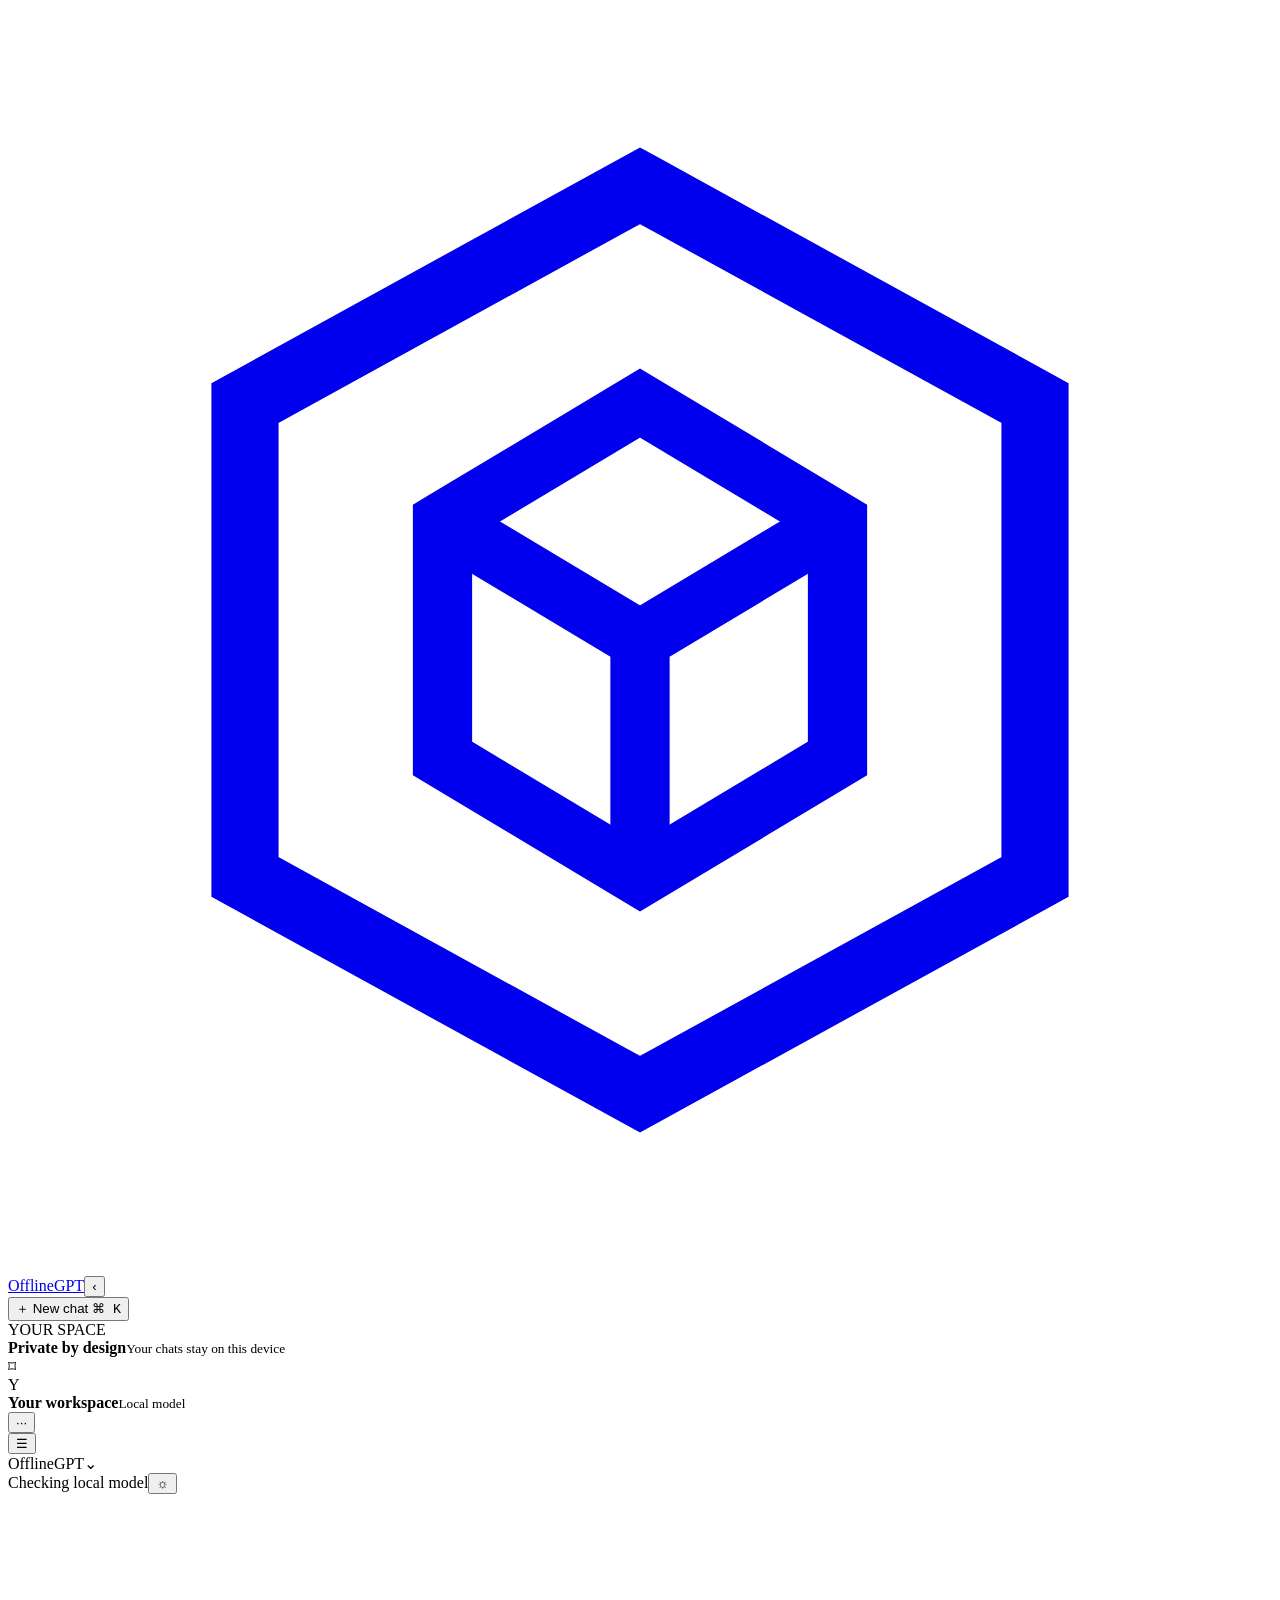
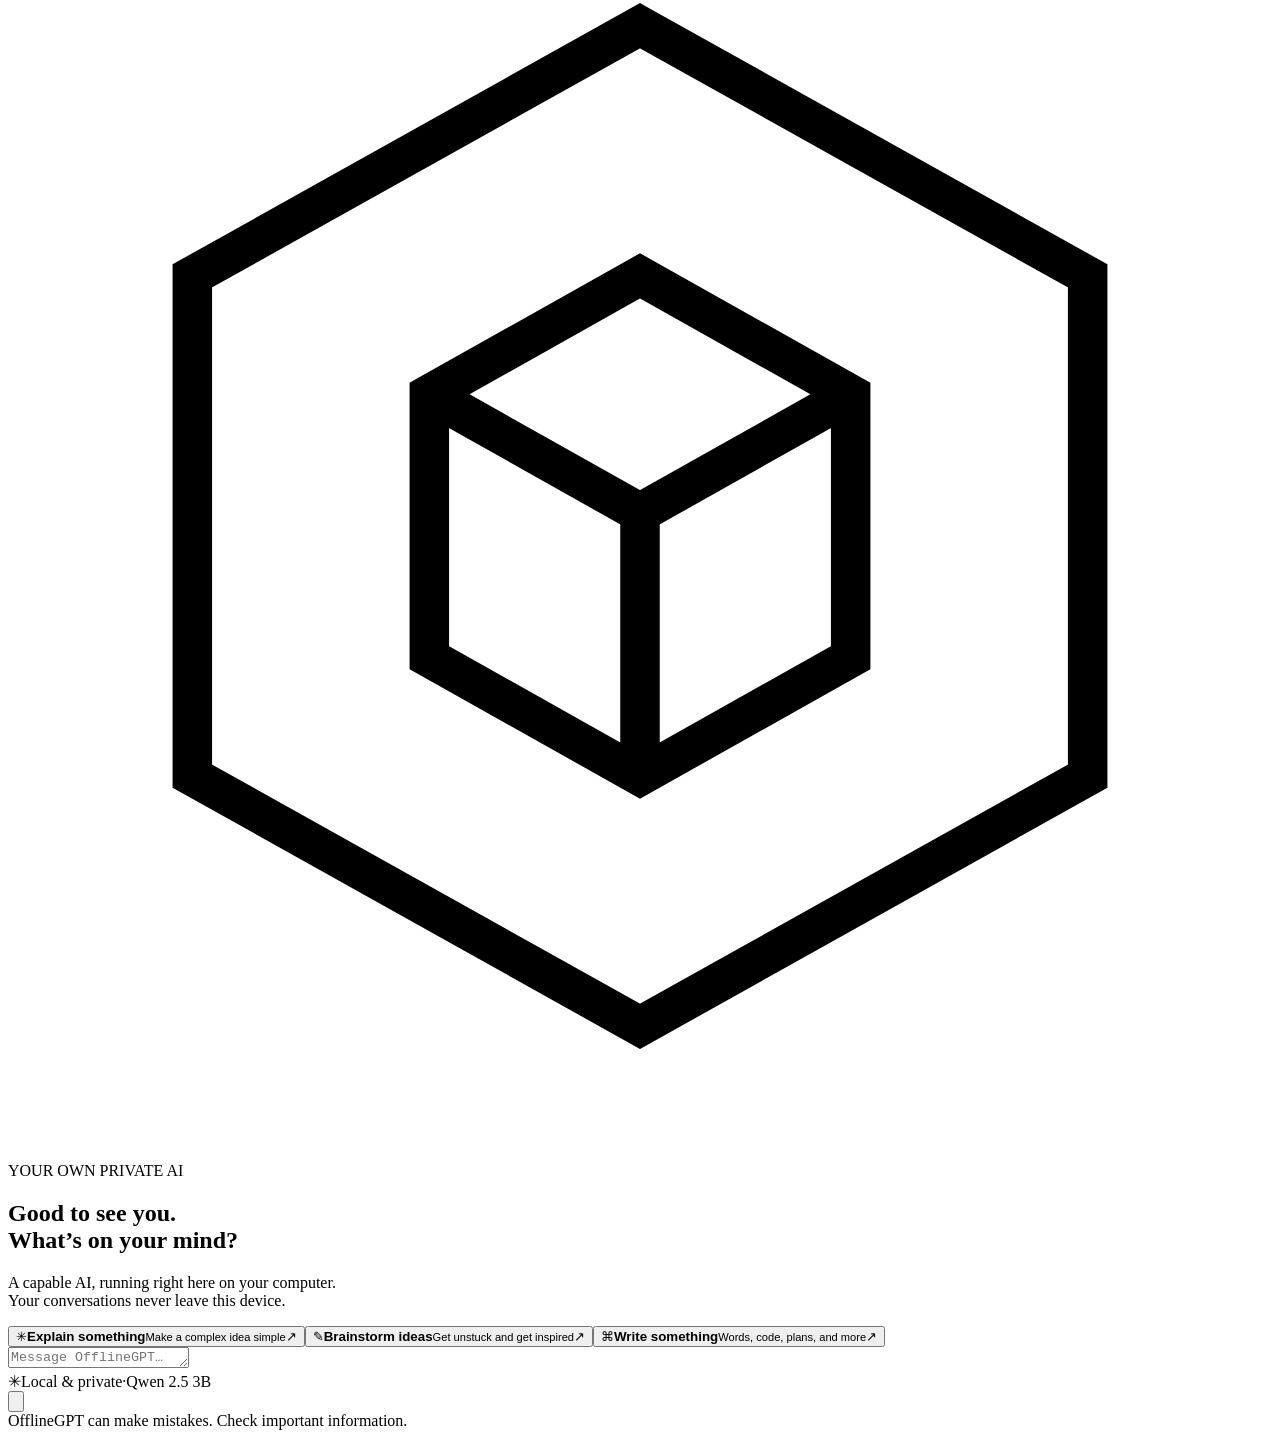
==== static/index.html @ 96670a49 "Add static/index.html" ====
<!doctype html>
<html lang="en"><head><meta charset="utf-8"><meta name="viewport" content="width=device-width,initial-scale=1"><meta name="theme-color" content="#212121"><title>OfflineGPT</title><link rel="preconnect" href="https://fonts.googleapis.com"><link rel="preconnect" href="https://fonts.gstatic.com" crossorigin><link href="https://fonts.googleapis.com/css2?family=DM+Sans:wght@400;500;600;700&family=Manrope:wght@400;500;600;700;800&display=swap" rel="stylesheet"><link rel="stylesheet" href="/style.css"></head>
<body><div class="app-shell"><aside class="sidebar" id="sidebar"><div class="side-top"><a class="brand" href="#"><span class="brand-mark"><svg viewBox="0 0 32 32" fill="none"><path d="M16 4.5 26 10v12L16 27.5 6 22V10L16 4.5Z" stroke="currentColor" stroke-width="1.7"/><path d="m11 13 5-3 5 3v6l-5 3-5-3v-6Z" stroke="currentColor" stroke-width="1.5"/><path d="m11 13 5 3 5-3M16 16v6" stroke="currentColor" stroke-width="1.5"/></svg></span><span>OfflineGPT</span></a><button class="icon-btn collapse" id="closeSidebar">‹</button></div><button class="new-chat" id="newChat"><span class="plus">＋</span> New chat <kbd>⌘ K</kbd></button><div class="side-label">YOUR SPACE</div><nav class="history" id="history"></nav><div class="side-bottom"><div class="local-card"><span class="pulse"></span><div><strong>Private by design</strong><small>Your chats stay on this device</small></div><span class="lock">⌑</span></div><div class="profile"><div class="avatar">Y</div><div class="profile-copy"><strong>Your workspace</strong><small id="modelLabel">Local model</small></div><button class="more">···</button></div></div></aside><main class="main"><header class="topbar"><button class="icon-btn menu" id="openSidebar">☰</button><div class="model-select"><span class="model-dot"></span><span id="topModel">OfflineGPT</span><span class="chevron">⌄</span></div><div class="top-actions"><span class="offline-pill" id="connection"><i></i> Checking local model</span><button class="icon-btn" id="themeToggle" title="Toggle theme">☼</button></div></header><section class="conversation" id="conversation"><div class="welcome" id="welcome"><div class="welcome-orb"><svg viewBox="0 0 48 48" fill="none"><path d="M24 5 41 14.5v19L24 43 7 33.5v-19L24 5Z" stroke="currentColor" stroke-width="1.5"/><path d="m16 19 8-4.5 8 4.5v10l-8 4.5-8-4.5V19Z" stroke="currentColor" stroke-width="1.5"/><path d="m16 19 8 4.5 8-4.5M24 23.5v10" stroke="currentColor" stroke-width="1.5"/></svg></div><div class="eyebrow"><span></span> YOUR OWN PRIVATE AI</div><h1>Good to see you.<br><span>What’s on your mind?</span></h1><p class="welcome-sub">A capable AI, running right here on your computer.<br>Your conversations never leave this device.</p><div class="suggestions"><button class="suggestion" data-prompt="Explain a complex idea in simple terms"><span class="s-icon lilac">✳</span><span><strong>Explain something</strong><small>Make a complex idea simple</small></span><span class="arrow">↗</span></button><button class="suggestion" data-prompt="Help me brainstorm a creative project"><span class="s-icon peach">✎</span><span><strong>Brainstorm ideas</strong><small>Get unstuck and get inspired</small></span><span class="arrow">↗</span></button><button class="suggestion" data-prompt="Write a short, thoughtful story about an unexpected discovery"><span class="s-icon mint">⌘</span><span><strong>Write something</strong><small>Words, code, plans, and more</small></span><span class="arrow">↗</span></button></div></div><div class="messages" id="messages"></div></section><footer class="composer-wrap"><div class="composer"><textarea id="prompt" rows="1" placeholder="Message OfflineGPT…"></textarea><div class="composer-tools"><div class="composer-hint"><span class="spark">✳</span><span>Local &amp; private</span><span class="hint-sep">·</span><span id="composerModel">Qwen 2.5 3B</span></div><button id="send" class="send-btn" aria-label="Send message"><svg viewBox="0 0 24 24" fill="none"><path d="M12 19V5m0 0-6 6m6-6 6 6" stroke="currentColor" stroke-width="2" stroke-linecap="round" stroke-linejoin="round"/></svg></button></div></div><div class="disclaimer">OfflineGPT can make mistakes. Check important information.</div></footer></main></div><script src="/app.js"></script></body></html>
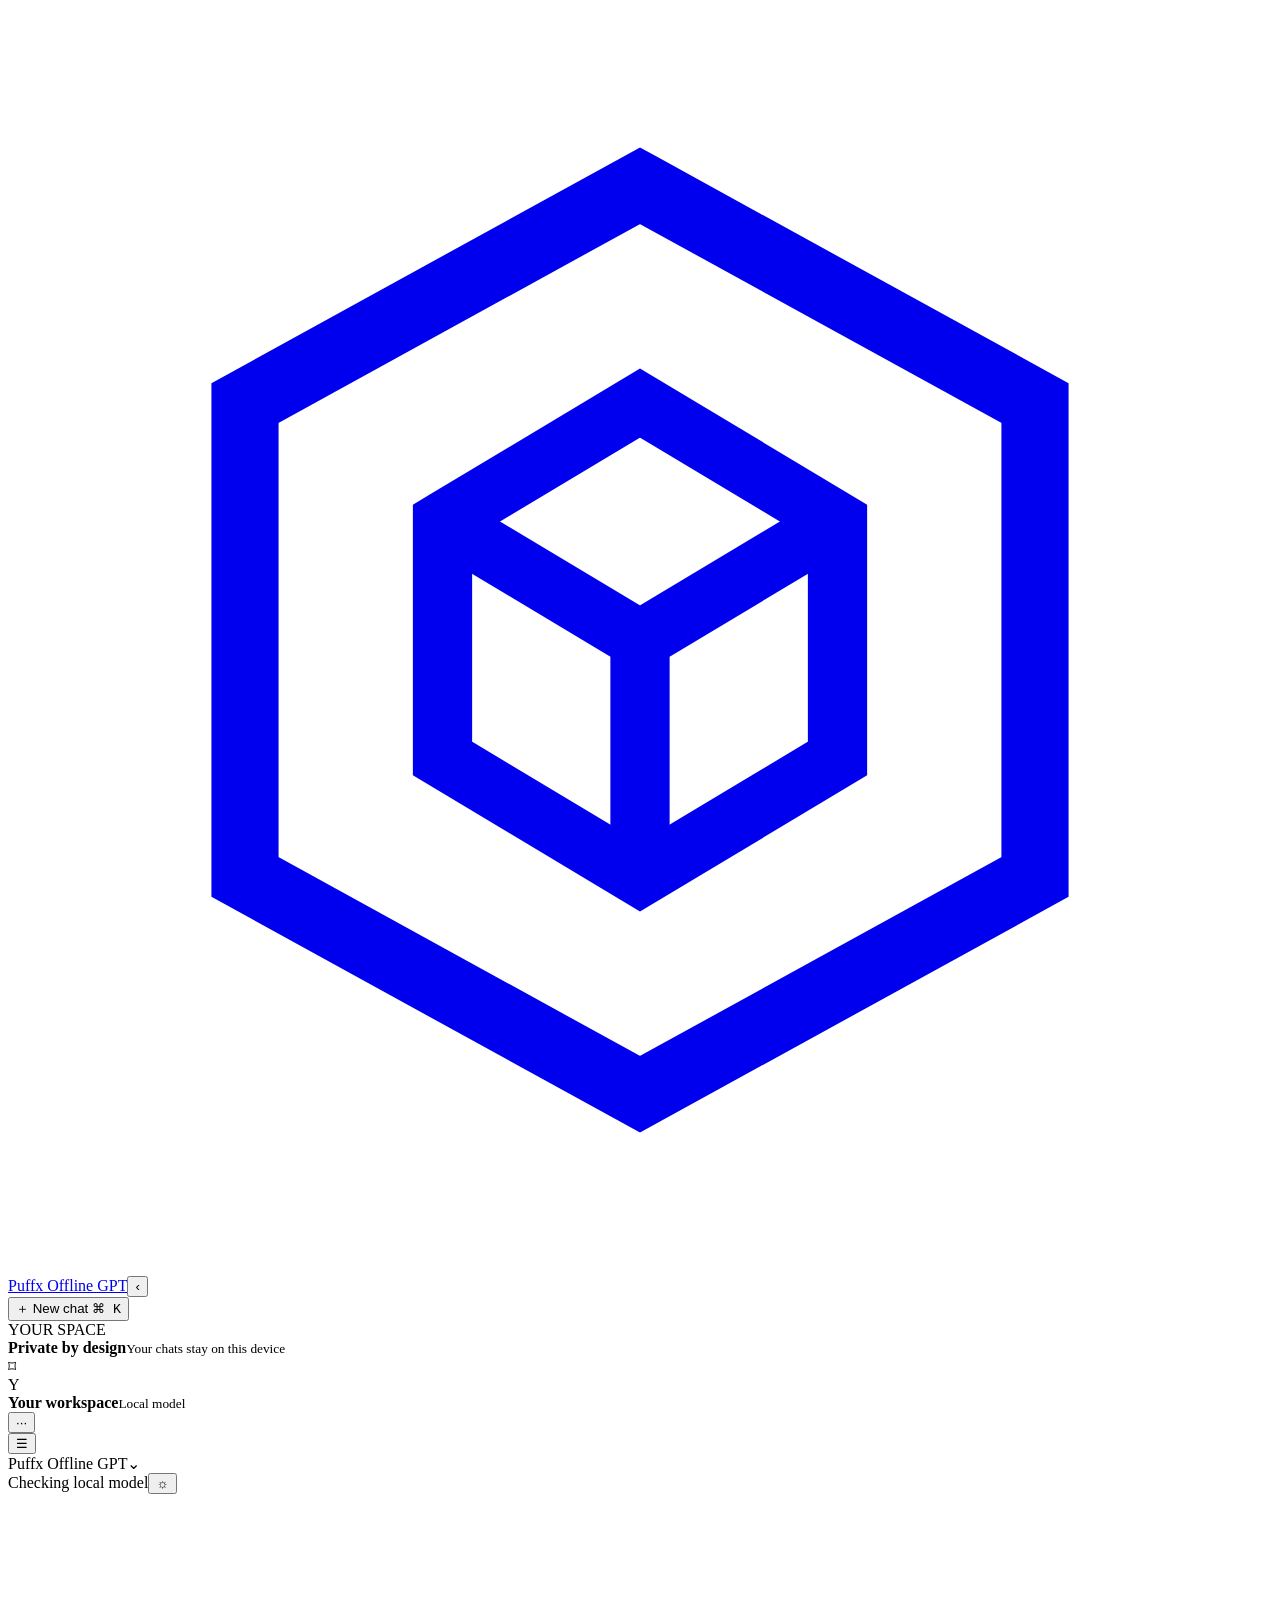
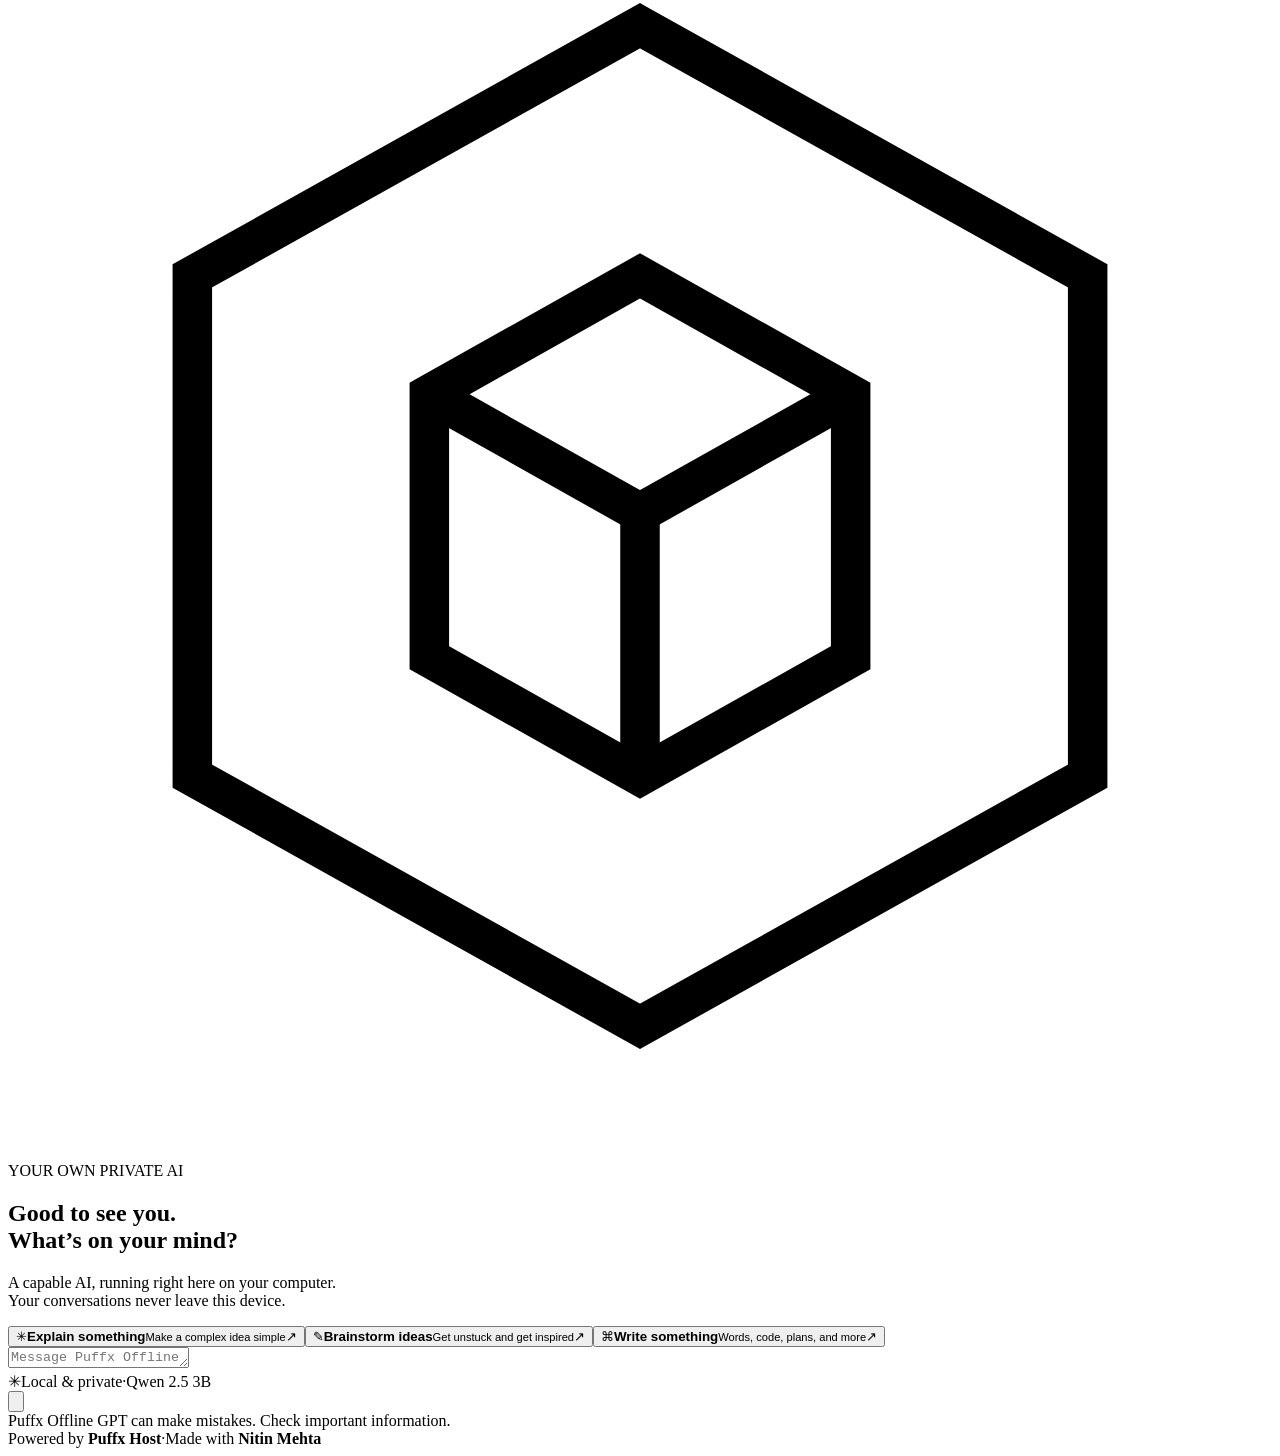
==== commit d230b6fd: "Apply Puffx Offline GPT branding to static/index.html" ====
--- a/static/index.html
+++ b/static/index.html
@@ -1,3 +1,4 @@
 <!doctype html>
-<html lang="en"><head><meta charset="utf-8"><meta name="viewport" content="width=device-width,initial-scale=1"><meta name="theme-color" content="#212121"><title>OfflineGPT</title><link rel="preconnect" href="https://fonts.googleapis.com"><link rel="preconnect" href="https://fonts.gstatic.com" crossorigin><link href="https://fonts.googleapis.com/css2?family=DM+Sans:wght@400;500;600;700&family=Manrope:wght@400;500;600;700;800&display=swap" rel="stylesheet"><link rel="stylesheet" href="/style.css"></head>
-<body><div class="app-shell"><aside class="sidebar" id="sidebar"><div class="side-top"><a class="brand" href="#"><span class="brand-mark"><svg viewBox="0 0 32 32" fill="none"><path d="M16 4.5 26 10v12L16 27.5 6 22V10L16 4.5Z" stroke="currentColor" stroke-width="1.7"/><path d="m11 13 5-3 5 3v6l-5 3-5-3v-6Z" stroke="currentColor" stroke-width="1.5"/><path d="m11 13 5 3 5-3M16 16v6" stroke="currentColor" stroke-width="1.5"/></svg></span><span>OfflineGPT</span></a><button class="icon-btn collapse" id="closeSidebar">‹</button></div><button class="new-chat" id="newChat"><span class="plus">＋</span> New chat <kbd>⌘ K</kbd></button><div class="side-label">YOUR SPACE</div><nav class="history" id="history"></nav><div class="side-bottom"><div class="local-card"><span class="pulse"></span><div><strong>Private by design</strong><small>Your chats stay on this device</small></div><span class="lock">⌑</span></div><div class="profile"><div class="avatar">Y</div><div class="profile-copy"><strong>Your workspace</strong><small id="modelLabel">Local model</small></div><button class="more">···</button></div></div></aside><main class="main"><header class="topbar"><button class="icon-btn menu" id="openSidebar">☰</button><div class="model-select"><span class="model-dot"></span><span id="topModel">OfflineGPT</span><span class="chevron">⌄</span></div><div class="top-actions"><span class="offline-pill" id="connection"><i></i> Checking local model</span><button class="icon-btn" id="themeToggle" title="Toggle theme">☼</button></div></header><section class="conversation" id="conversation"><div class="welcome" id="welcome"><div class="welcome-orb"><svg viewBox="0 0 48 48" fill="none"><path d="M24 5 41 14.5v19L24 43 7 33.5v-19L24 5Z" stroke="currentColor" stroke-width="1.5"/><path d="m16 19 8-4.5 8 4.5v10l-8 4.5-8-4.5V19Z" stroke="currentColor" stroke-width="1.5"/><path d="m16 19 8 4.5 8-4.5M24 23.5v10" stroke="currentColor" stroke-width="1.5"/></svg></div><div class="eyebrow"><span></span> YOUR OWN PRIVATE AI</div><h1>Good to see you.<br><span>What’s on your mind?</span></h1><p class="welcome-sub">A capable AI, running right here on your computer.<br>Your conversations never leave this device.</p><div class="suggestions"><button class="suggestion" data-prompt="Explain a complex idea in simple terms"><span class="s-icon lilac">✳</span><span><strong>Explain something</strong><small>Make a complex idea simple</small></span><span class="arrow">↗</span></button><button class="suggestion" data-prompt="Help me brainstorm a creative project"><span class="s-icon peach">✎</span><span><strong>Brainstorm ideas</strong><small>Get unstuck and get inspired</small></span><span class="arrow">↗</span></button><button class="suggestion" data-prompt="Write a short, thoughtful story about an unexpected discovery"><span class="s-icon mint">⌘</span><span><strong>Write something</strong><small>Words, code, plans, and more</small></span><span class="arrow">↗</span></button></div></div><div class="messages" id="messages"></div></section><footer class="composer-wrap"><div class="composer"><textarea id="prompt" rows="1" placeholder="Message OfflineGPT…"></textarea><div class="composer-tools"><div class="composer-hint"><span class="spark">✳</span><span>Local &amp; private</span><span class="hint-sep">·</span><span id="composerModel">Qwen 2.5 3B</span></div><button id="send" class="send-btn" aria-label="Send message"><svg viewBox="0 0 24 24" fill="none"><path d="M12 19V5m0 0-6 6m6-6 6 6" stroke="currentColor" stroke-width="2" stroke-linecap="round" stroke-linejoin="round"/></svg></button></div></div><div class="disclaimer">OfflineGPT can make mistakes. Check important information.</div></footer></main></div><script src="/app.js"></script></body></html>
+<html lang="en"><head><meta charset="utf-8"><meta name="viewport" content="width=device-width,initial-scale=1"><meta name="theme-color" content="#212121"><title>Puffx Offline GPT</title><link rel="preconnect" href="https://fonts.googleapis.com"><link rel="preconnect" href="https://fonts.gstatic.com" crossorigin><link href="https://fonts.googleapis.com/css2?family=DM+Sans:wght@400;500;600;700&family=Manrope:wght@400;500;600;700;800&display=swap" rel="stylesheet"><link rel="stylesheet" href="/style.css"></head>
+<body><div class="app-shell"><aside class="sidebar" id="sidebar"><div class="side-top"><a class="brand" href="#"><span class="brand-mark"><svg viewBox="0 0 32 32" fill="none"><path d="M16 4.5 26 10v12L16 27.5 6 22V10L16 4.5Z" stroke="currentColor" stroke-width="1.7"/><path d="m11 13 5-3 5 3v6l-5 3-5-3v-6Z" stroke="currentColor" stroke-width="1.5"/><path d="m11 13 5 3 5-3M16 16v6" stroke="currentColor" stroke-width="1.5"/></svg></span><span>Puffx Offline GPT</span></a><button class="icon-btn collapse" id="closeSidebar">‹</button></div><button class="new-chat" id="newChat"><span class="plus">＋</span> New chat <kbd>⌘ K</kbd></button><div class="side-label">YOUR SPACE</div><nav class="history" id="history"></nav><div class="side-bottom"><div class="local-card"><span class="pulse"></span><div><strong>Private by design</strong><small>Your chats stay on this device</small></div><span class="lock">⌑</span></div><div class="profile"><div class="avatar">Y</div><div class="profile-copy"><strong>Your workspace</strong><small id="modelLabel">Local model</small></div><button class="more">···</button></div></div></aside><main class="main"><header class="topbar"><button class="icon-btn menu" id="openSidebar">☰</button><div class="model-select"><span class="model-dot"></span><span id="topModel">Puffx Offline GPT</span><span class="chevron">⌄</span></div><div class="top-actions"><span class="offline-pill" id="connection"><i></i> Checking local model</span><button class="icon-btn" id="themeToggle" title="Toggle theme">☼</button></div></header><section class="conversation" id="conversation"><div class="welcome" id="welcome"><div class="welcome-orb"><svg viewBox="0 0 48 48" fill="none"><path d="M24 5 41 14.5v19L24 43 7 33.5v-19L24 5Z" stroke="currentColor" stroke-width="1.5"/><path d="m16 19 8-4.5 8 4.5v10l-8 4.5-8-4.5V19Z" stroke="currentColor" stroke-width="1.5"/><path d="m16 19 8 4.5 8-4.5M24 23.5v10" stroke="currentColor" stroke-width="1.5"/></svg></div><div class="eyebrow"><span></span> YOUR OWN PRIVATE AI</div><h1>Good to see you.<br><span>What’s on your mind?</span></h1><p class="welcome-sub">A capable AI, running right here on your computer.<br>Your conversations never leave this device.</p><div class="suggestions"><button class="suggestion" data-prompt="Explain a complex idea in simple terms"><span class="s-icon lilac">✳</span><span><strong>Explain something</strong><small>Make a complex idea simple</small></span><span class="arrow">↗</span></button><button class="suggestion" data-prompt="Help me brainstorm a creative project"><span class="s-icon peach">✎</span><span><strong>Brainstorm ideas</strong><small>Get unstuck and get inspired</small></span><span class="arrow">↗</span></button><button class="suggestion" data-prompt="Write a short, thoughtful story about an unexpected discovery"><span class="s-icon mint">⌘</span><span><strong>Write something</strong><small>Words, code, plans, and more</small></span><span class="arrow">↗</span></button></div></div><div class="messages" id="messages"></div></section><footer class="composer-wrap"><div class="composer"><textarea id="prompt" rows="1" placeholder="Message Puffx Offline GPT…"></textarea><div class="composer-tools"><div class="composer-hint"><span class="spark">✳</span><span>Local &amp; private</span><span class="hint-sep">·</span><span id="composerModel">Qwen 2.5 3B</span></div><button id="send" class="send-btn" aria-label="Send message"><svg viewBox="0 0 24 24" fill="none"><path d="M12 19V5m0 0-6 6m6-6 6 6" stroke="currentColor" stroke-width="2" stroke-linecap="round" stroke-linejoin="round"/></svg></button></div></div><div class="disclaimer">Puffx Offline GPT can make mistakes. Check important information.</div><div class="credits">Powered by <strong>Puffx Host</strong><span>·</span>Made with <strong>Nitin Mehta</strong></div></footer></main></div><script src="/app.js"></script></body></html>
+
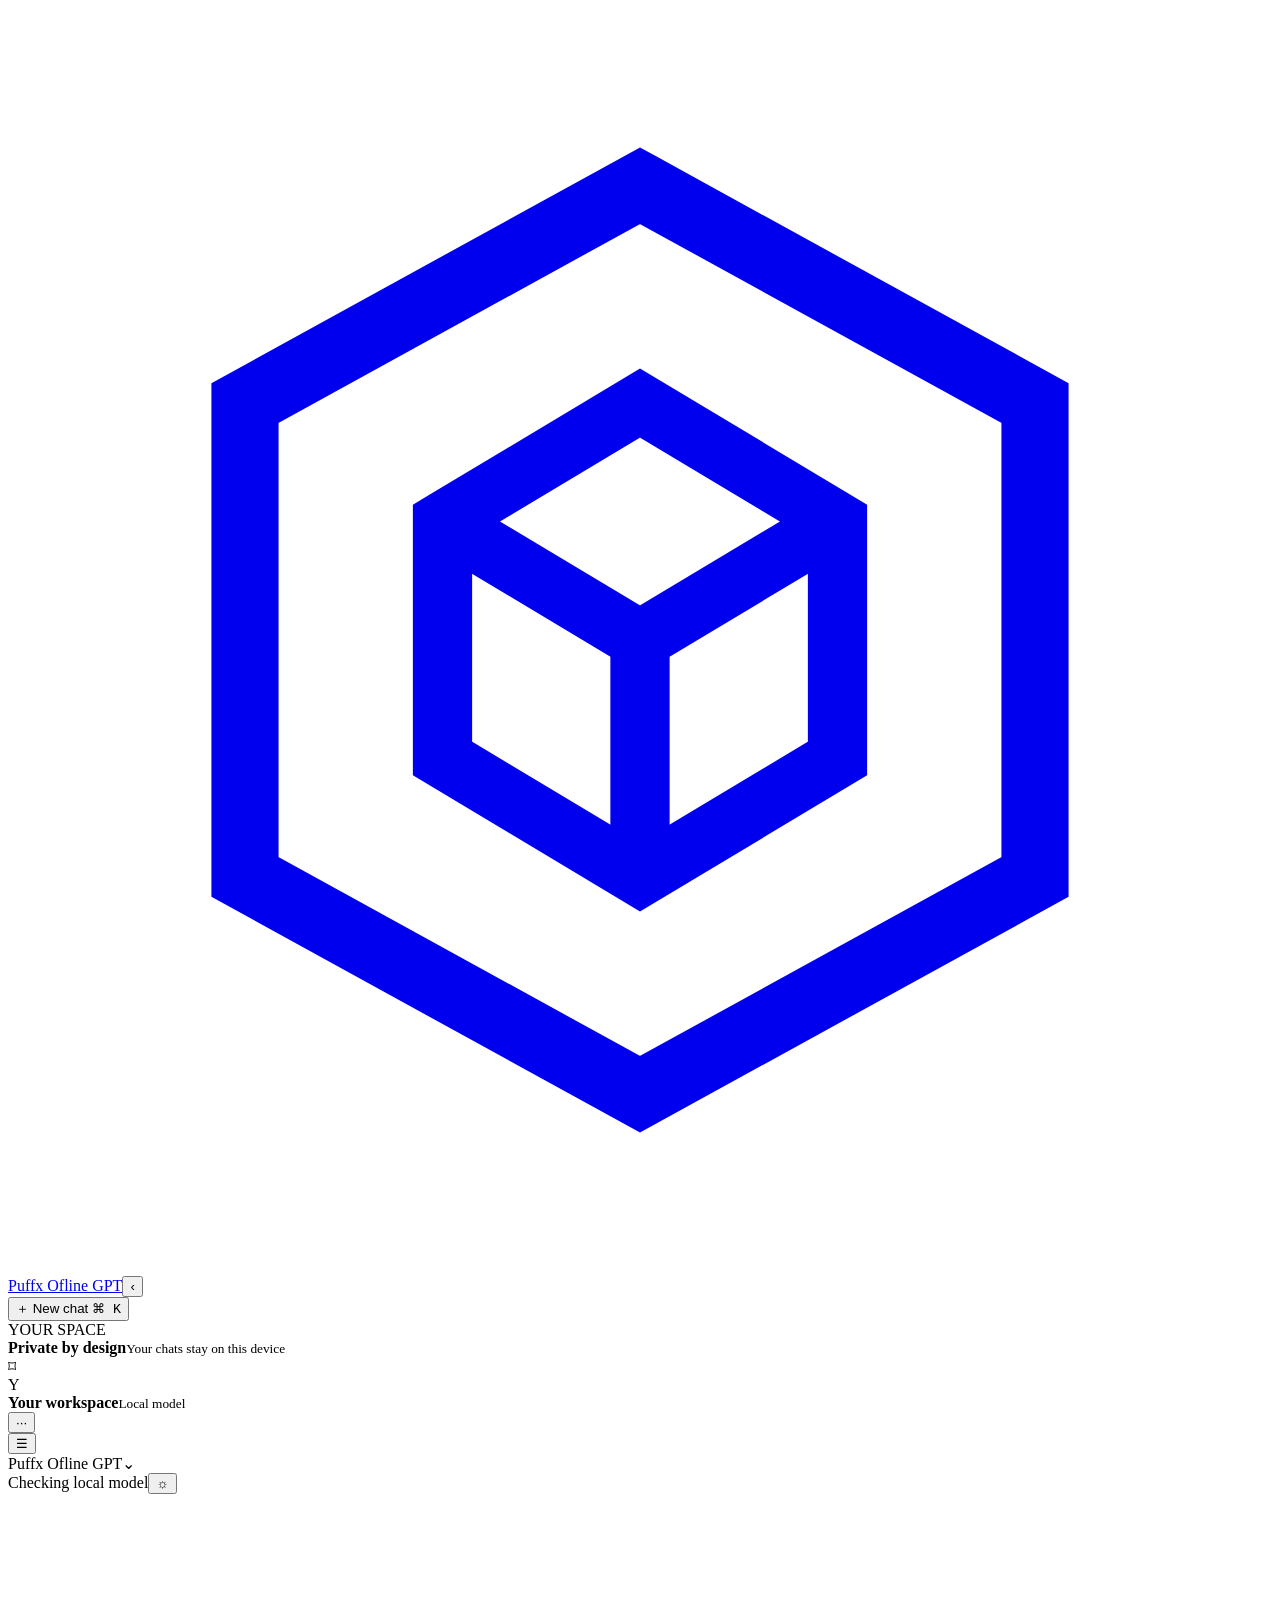
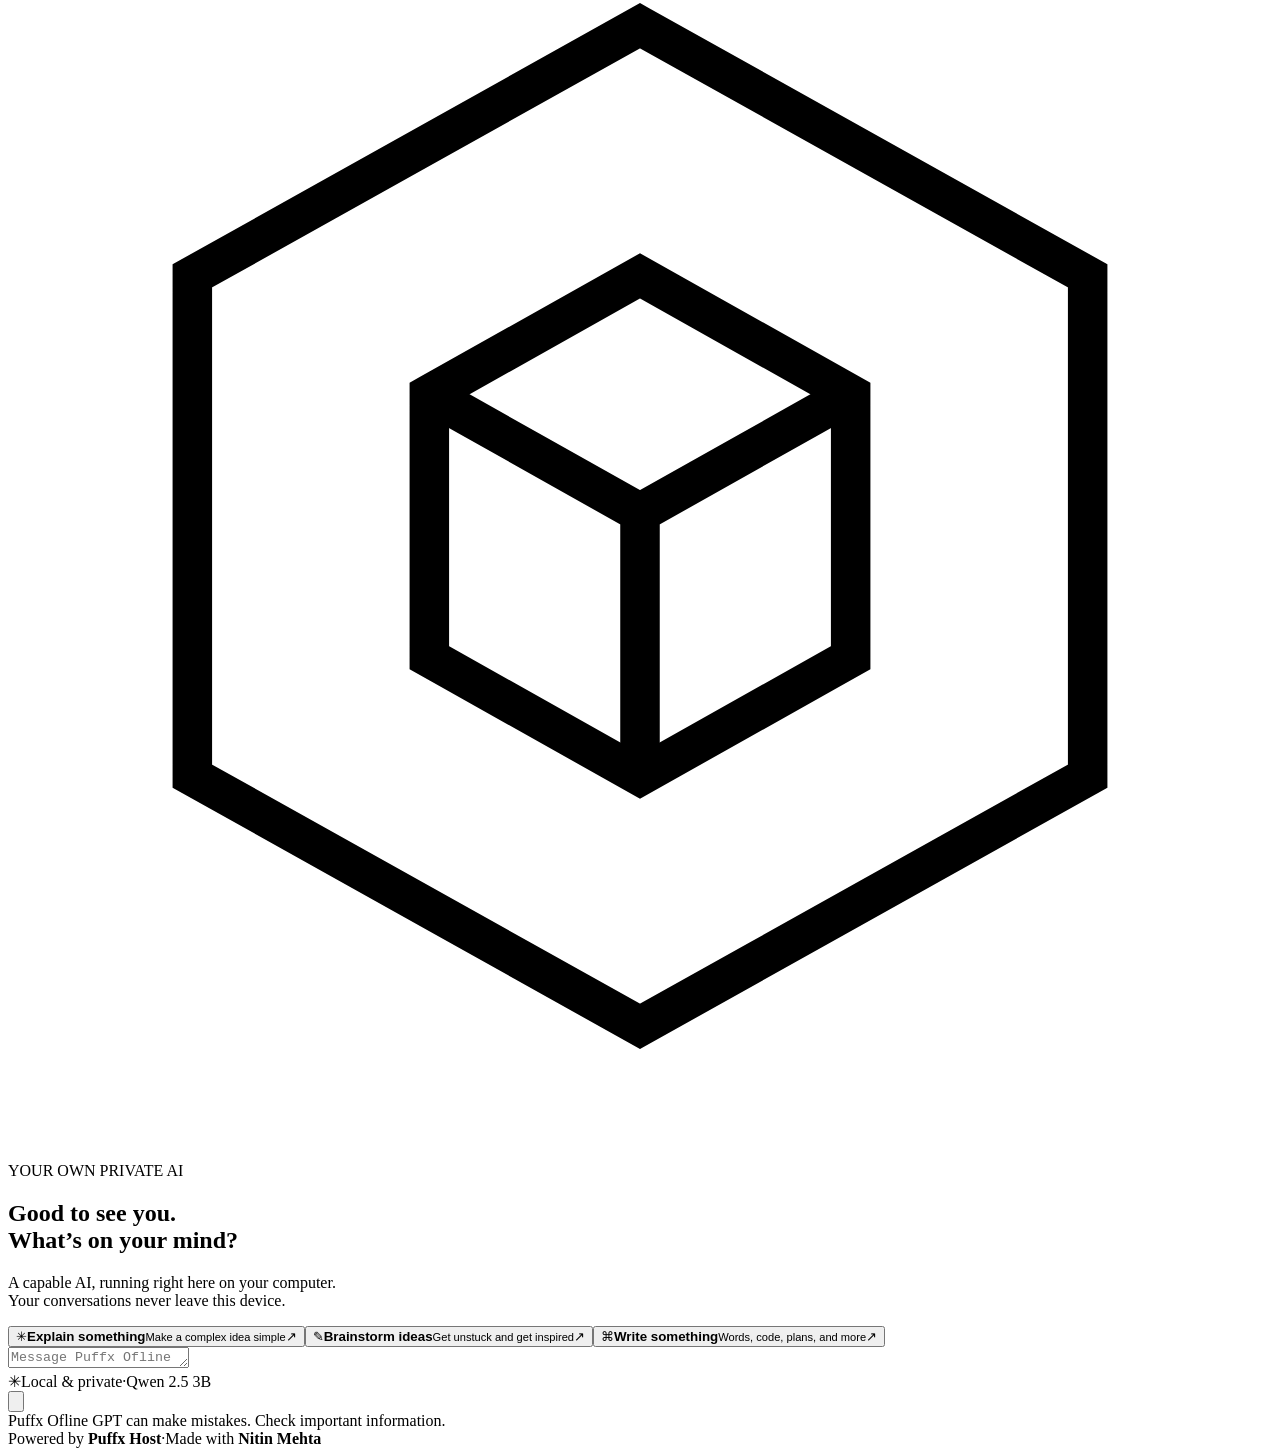
==== commit 85a561fd: "Update static/index.html" ====
--- a/static/index.html
+++ b/static/index.html
@@ -1,4 +1,6 @@
 <!doctype html>
-<html lang="en"><head><meta charset="utf-8"><meta name="viewport" content="width=device-width,initial-scale=1"><meta name="theme-color" content="#212121"><title>Puffx Offline GPT</title><link rel="preconnect" href="https://fonts.googleapis.com"><link rel="preconnect" href="https://fonts.gstatic.com" crossorigin><link href="https://fonts.googleapis.com/css2?family=DM+Sans:wght@400;500;600;700&family=Manrope:wght@400;500;600;700;800&display=swap" rel="stylesheet"><link rel="stylesheet" href="/style.css"></head>
-<body><div class="app-shell"><aside class="sidebar" id="sidebar"><div class="side-top"><a class="brand" href="#"><span class="brand-mark"><svg viewBox="0 0 32 32" fill="none"><path d="M16 4.5 26 10v12L16 27.5 6 22V10L16 4.5Z" stroke="currentColor" stroke-width="1.7"/><path d="m11 13 5-3 5 3v6l-5 3-5-3v-6Z" stroke="currentColor" stroke-width="1.5"/><path d="m11 13 5 3 5-3M16 16v6" stroke="currentColor" stroke-width="1.5"/></svg></span><span>Puffx Offline GPT</span></a><button class="icon-btn collapse" id="closeSidebar">‹</button></div><button class="new-chat" id="newChat"><span class="plus">＋</span> New chat <kbd>⌘ K</kbd></button><div class="side-label">YOUR SPACE</div><nav class="history" id="history"></nav><div class="side-bottom"><div class="local-card"><span class="pulse"></span><div><strong>Private by design</strong><small>Your chats stay on this device</small></div><span class="lock">⌑</span></div><div class="profile"><div class="avatar">Y</div><div class="profile-copy"><strong>Your workspace</strong><small id="modelLabel">Local model</small></div><button class="more">···</button></div></div></aside><main class="main"><header class="topbar"><button class="icon-btn menu" id="openSidebar">☰</button><div class="model-select"><span class="model-dot"></span><span id="topModel">Puffx Offline GPT</span><span class="chevron">⌄</span></div><div class="top-actions"><span class="offline-pill" id="connection"><i></i> Checking local model</span><button class="icon-btn" id="themeToggle" title="Toggle theme">☼</button></div></header><section class="conversation" id="conversation"><div class="welcome" id="welcome"><div class="welcome-orb"><svg viewBox="0 0 48 48" fill="none"><path d="M24 5 41 14.5v19L24 43 7 33.5v-19L24 5Z" stroke="currentColor" stroke-width="1.5"/><path d="m16 19 8-4.5 8 4.5v10l-8 4.5-8-4.5V19Z" stroke="currentColor" stroke-width="1.5"/><path d="m16 19 8 4.5 8-4.5M24 23.5v10" stroke="currentColor" stroke-width="1.5"/></svg></div><div class="eyebrow"><span></span> YOUR OWN PRIVATE AI</div><h1>Good to see you.<br><span>What’s on your mind?</span></h1><p class="welcome-sub">A capable AI, running right here on your computer.<br>Your conversations never leave this device.</p><div class="suggestions"><button class="suggestion" data-prompt="Explain a complex idea in simple terms"><span class="s-icon lilac">✳</span><span><strong>Explain something</strong><small>Make a complex idea simple</small></span><span class="arrow">↗</span></button><button class="suggestion" data-prompt="Help me brainstorm a creative project"><span class="s-icon peach">✎</span><span><strong>Brainstorm ideas</strong><small>Get unstuck and get inspired</small></span><span class="arrow">↗</span></button><button class="suggestion" data-prompt="Write a short, thoughtful story about an unexpected discovery"><span class="s-icon mint">⌘</span><span><strong>Write something</strong><small>Words, code, plans, and more</small></span><span class="arrow">↗</span></button></div></div><div class="messages" id="messages"></div></section><footer class="composer-wrap"><div class="composer"><textarea id="prompt" rows="1" placeholder="Message Puffx Offline GPT…"></textarea><div class="composer-tools"><div class="composer-hint"><span class="spark">✳</span><span>Local &amp; private</span><span class="hint-sep">·</span><span id="composerModel">Qwen 2.5 3B</span></div><button id="send" class="send-btn" aria-label="Send message"><svg viewBox="0 0 24 24" fill="none"><path d="M12 19V5m0 0-6 6m6-6 6 6" stroke="currentColor" stroke-width="2" stroke-linecap="round" stroke-linejoin="round"/></svg></button></div></div><div class="disclaimer">Puffx Offline GPT can make mistakes. Check important information.</div><div class="credits">Powered by <strong>Puffx Host</strong><span>·</span>Made with <strong>Nitin Mehta</strong></div></footer></main></div><script src="/app.js"></script></body></html>
+<html lang="en"><head><meta charset="utf-8"><meta name="viewport" content="width=device-width,initial-scale=1"><meta name="theme-color" content="#212121"><title>Puffx Ofline GPT</title><link rel="preconnect" href="https://fonts.googleapis.com"><link rel="preconnect" href="https://fonts.gstatic.com" crossorigin><link href="https://fonts.googleapis.com/css2?family=DM+Sans:wght@400;500;600;700&family=Manrope:wght@400;500;600;700;800&display=swap" rel="stylesheet"><link rel="stylesheet" href="/style.css"></head>
+<body><div class="app-shell"><aside class="sidebar" id="sidebar"><div class="side-top"><a class="brand" href="#"><span class="brand-mark"><svg viewBox="0 0 32 32" fill="none"><path d="M16 4.5 26 10v12L16 27.5 6 22V10L16 4.5Z" stroke="currentColor" stroke-width="1.7"/><path d="m11 13 5-3 5 3v6l-5 3-5-3v-6Z" stroke="currentColor" stroke-width="1.5"/><path d="m11 13 5 3 5-3M16 16v6" stroke="currentColor" stroke-width="1.5"/></svg></span><span>Puffx Ofline GPT</span></a><button class="icon-btn collapse" id="closeSidebar">‹</button></div><button class="new-chat" id="newChat"><span class="plus">＋</span> New chat <kbd>⌘ K</kbd></button><div class="side-label">YOUR SPACE</div><nav class="history" id="history"></nav><div class="side-bottom"><div class="local-card"><span class="pulse"></span><div><strong>Private by design</strong><small>Your chats stay on this device</small></div><span class="lock">⌑</span></div><div class="profile"><div class="avatar">Y</div><div class="profile-copy"><strong>Your workspace</strong><small id="modelLabel">Local model</small></div><button class="more">···</button></div></div></aside><main class="main"><header class="topbar"><button class="icon-btn menu" id="openSidebar">☰</button><div class="model-select"><span class="model-dot"></span><span id="topModel">Puffx Ofline GPT</span><span class="chevron">⌄</span></div><div class="top-actions"><span class="offline-pill" id="connection"><i></i> Checking local model</span><button class="icon-btn" id="themeToggle" title="Toggle theme">☼</button></div></header><section class="conversation" id="conversation"><div class="welcome" id="welcome"><div class="welcome-orb"><svg viewBox="0 0 48 48" fill="none"><path d="M24 5 41 14.5v19L24 43 7 33.5v-19L24 5Z" stroke="currentColor" stroke-width="1.5"/><path d="m16 19 8-4.5 8 4.5v10l-8 4.5-8-4.5V19Z" stroke="currentColor" stroke-width="1.5"/><path d="m16 19 8 4.5 8-4.5M24 23.5v10" stroke="currentColor" stroke-width="1.5"/></svg></div><div class="eyebrow"><span></span> YOUR OWN PRIVATE AI</div><h1>Good to see you.<br><span>What’s on your mind?</span></h1><p class="welcome-sub">A capable AI, running right here on your computer.<br>Your conversations never leave this device.</p><div class="suggestions"><button class="suggestion" data-prompt="Explain a complex idea in simple terms"><span class="s-icon lilac">✳</span><span><strong>Explain something</strong><small>Make a complex idea simple</small></span><span class="arrow">↗</span></button><button class="suggestion" data-prompt="Help me brainstorm a creative project"><span class="s-icon peach">✎</span><span><strong>Brainstorm ideas</strong><small>Get unstuck and get inspired</small></span><span class="arrow">↗</span></button><button class="suggestion" data-prompt="Write a short, thoughtful story about an unexpected discovery"><span class="s-icon mint">⌘</span><span><strong>Write something</strong><small>Words, code, plans, and more</small></span><span class="arrow">↗</span></button></div></div><div class="messages" id="messages"></div></section><footer class="composer-wrap"><div class="composer"><textarea id="prompt" rows="1" placeholder="Message Puffx Ofline GPT…"></textarea><div class="composer-tools"><div class="composer-hint"><span class="spark">✳</span><span>Local &amp; private</span><span class="hint-sep">·</span><span id="composerModel">Qwen 2.5 3B</span></div><button id="send" class="send-btn" aria-label="Send message"><svg viewBox="0 0 24 24" fill="none"><path d="M12 19V5m0 0-6 6m6-6 6 6" stroke="currentColor" stroke-width="2" stroke-linecap="round" stroke-linejoin="round"/></svg></button></div></div><div class="disclaimer">Puffx Ofline GPT can make mistakes. Check important information.</div><div class="credits">Powered by <strong>Puffx Host</strong><span>·</span>Made with <strong>Nitin Mehta</strong></div></footer></main></div><script src="/app.js"></script></body></html>
 
+
+
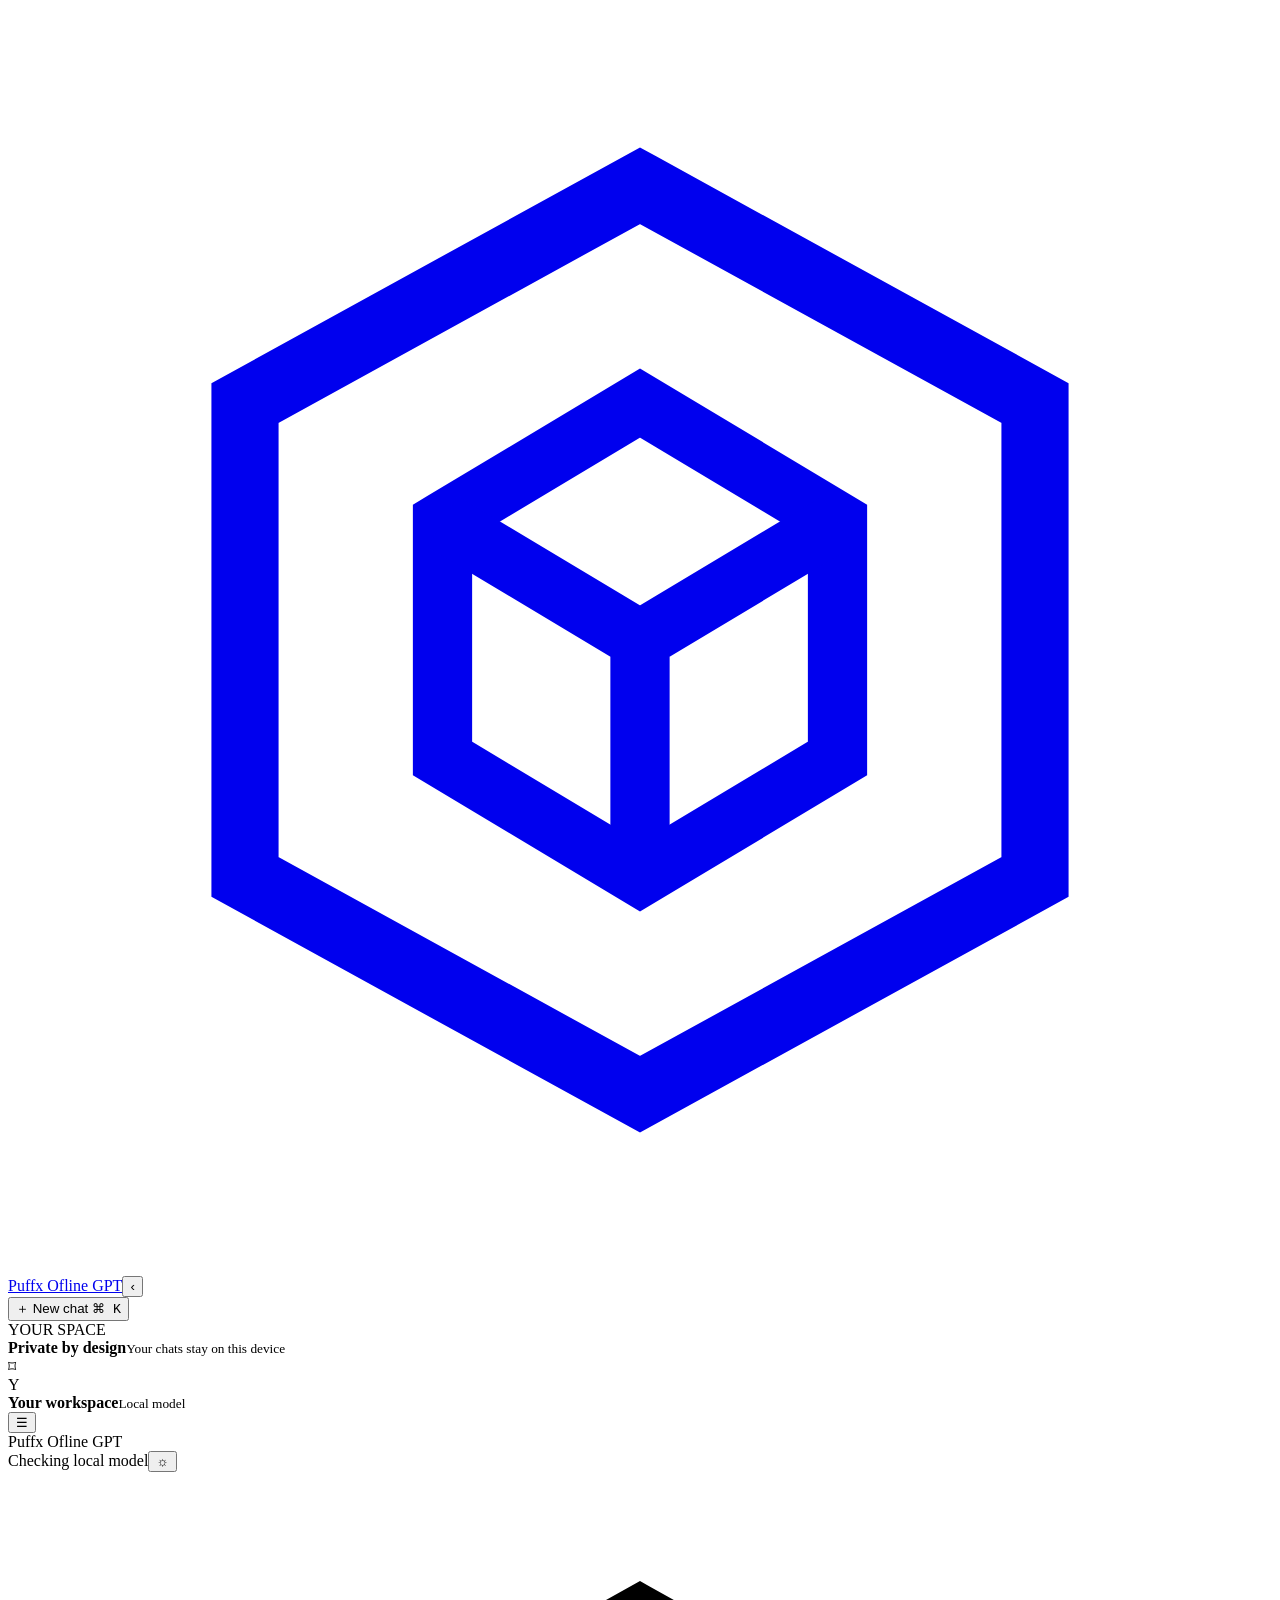
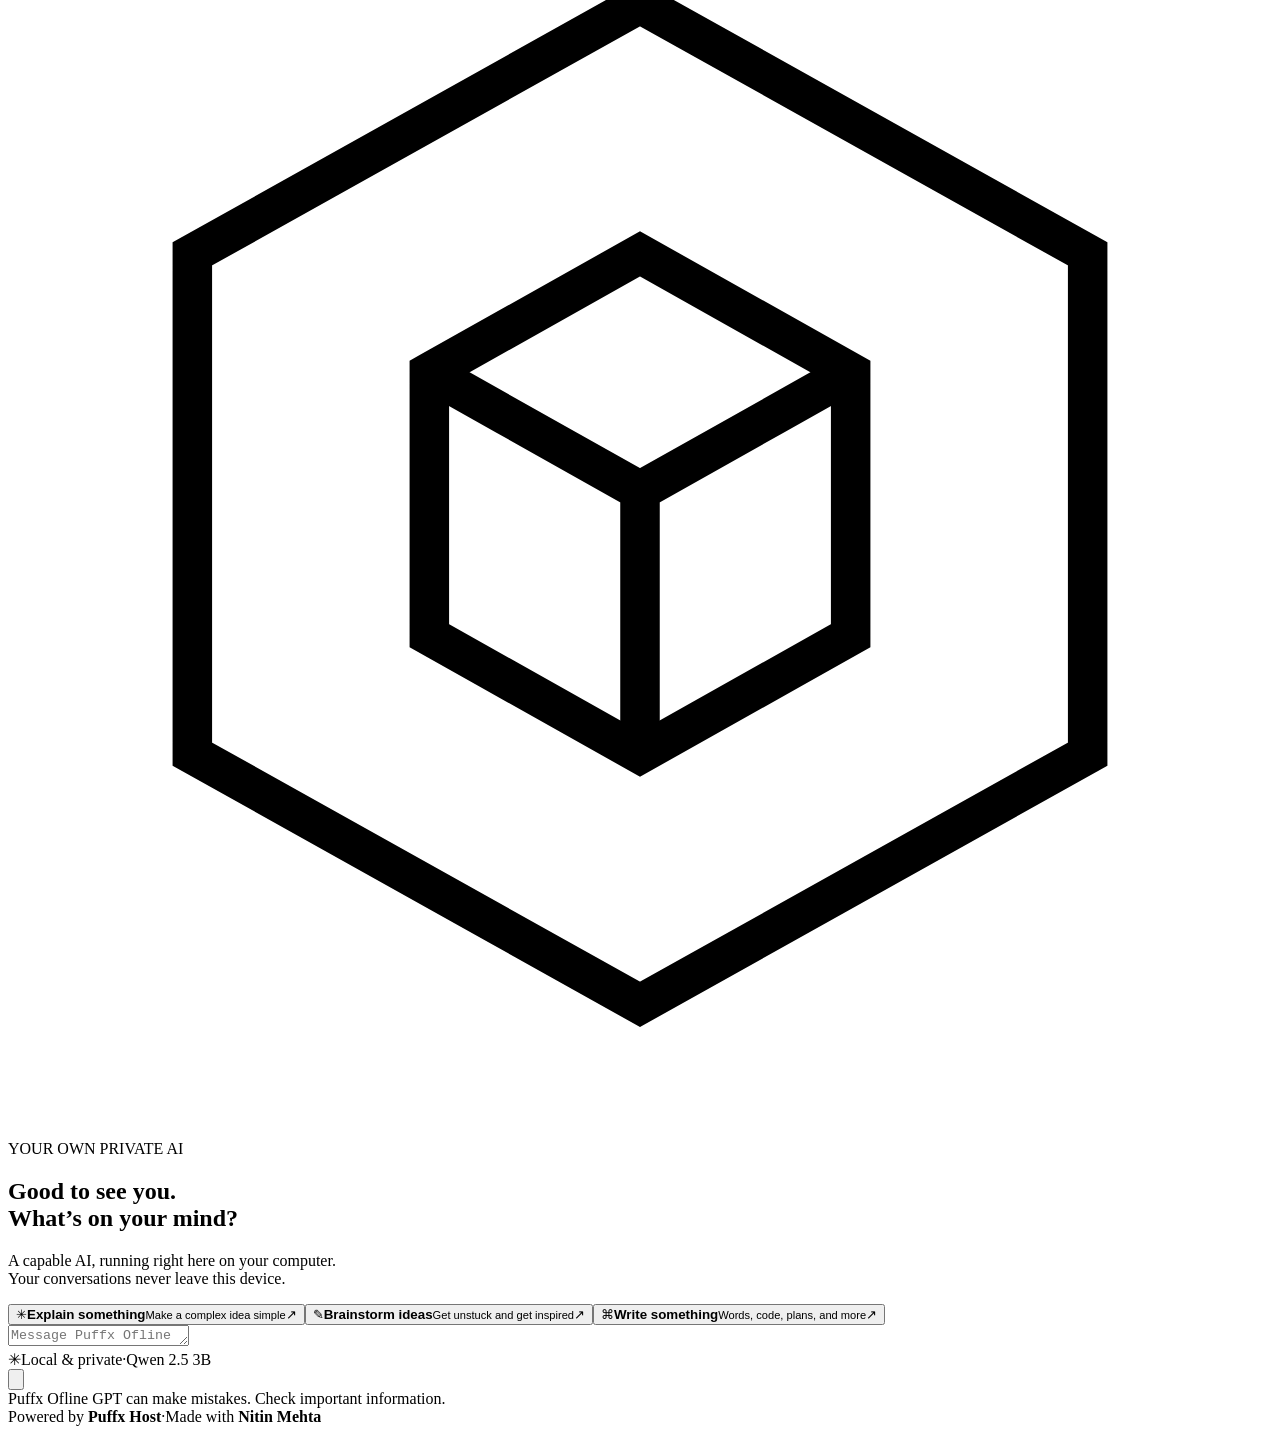
==== commit 9da91ffe: "Fix bugs in static/index.html" ====
--- a/static/index.html
+++ b/static/index.html
@@ -1,6 +1,7 @@
 <!doctype html>
 <html lang="en"><head><meta charset="utf-8"><meta name="viewport" content="width=device-width,initial-scale=1"><meta name="theme-color" content="#212121"><title>Puffx Ofline GPT</title><link rel="preconnect" href="https://fonts.googleapis.com"><link rel="preconnect" href="https://fonts.gstatic.com" crossorigin><link href="https://fonts.googleapis.com/css2?family=DM+Sans:wght@400;500;600;700&family=Manrope:wght@400;500;600;700;800&display=swap" rel="stylesheet"><link rel="stylesheet" href="/style.css"></head>
-<body><div class="app-shell"><aside class="sidebar" id="sidebar"><div class="side-top"><a class="brand" href="#"><span class="brand-mark"><svg viewBox="0 0 32 32" fill="none"><path d="M16 4.5 26 10v12L16 27.5 6 22V10L16 4.5Z" stroke="currentColor" stroke-width="1.7"/><path d="m11 13 5-3 5 3v6l-5 3-5-3v-6Z" stroke="currentColor" stroke-width="1.5"/><path d="m11 13 5 3 5-3M16 16v6" stroke="currentColor" stroke-width="1.5"/></svg></span><span>Puffx Ofline GPT</span></a><button class="icon-btn collapse" id="closeSidebar">‹</button></div><button class="new-chat" id="newChat"><span class="plus">＋</span> New chat <kbd>⌘ K</kbd></button><div class="side-label">YOUR SPACE</div><nav class="history" id="history"></nav><div class="side-bottom"><div class="local-card"><span class="pulse"></span><div><strong>Private by design</strong><small>Your chats stay on this device</small></div><span class="lock">⌑</span></div><div class="profile"><div class="avatar">Y</div><div class="profile-copy"><strong>Your workspace</strong><small id="modelLabel">Local model</small></div><button class="more">···</button></div></div></aside><main class="main"><header class="topbar"><button class="icon-btn menu" id="openSidebar">☰</button><div class="model-select"><span class="model-dot"></span><span id="topModel">Puffx Ofline GPT</span><span class="chevron">⌄</span></div><div class="top-actions"><span class="offline-pill" id="connection"><i></i> Checking local model</span><button class="icon-btn" id="themeToggle" title="Toggle theme">☼</button></div></header><section class="conversation" id="conversation"><div class="welcome" id="welcome"><div class="welcome-orb"><svg viewBox="0 0 48 48" fill="none"><path d="M24 5 41 14.5v19L24 43 7 33.5v-19L24 5Z" stroke="currentColor" stroke-width="1.5"/><path d="m16 19 8-4.5 8 4.5v10l-8 4.5-8-4.5V19Z" stroke="currentColor" stroke-width="1.5"/><path d="m16 19 8 4.5 8-4.5M24 23.5v10" stroke="currentColor" stroke-width="1.5"/></svg></div><div class="eyebrow"><span></span> YOUR OWN PRIVATE AI</div><h1>Good to see you.<br><span>What’s on your mind?</span></h1><p class="welcome-sub">A capable AI, running right here on your computer.<br>Your conversations never leave this device.</p><div class="suggestions"><button class="suggestion" data-prompt="Explain a complex idea in simple terms"><span class="s-icon lilac">✳</span><span><strong>Explain something</strong><small>Make a complex idea simple</small></span><span class="arrow">↗</span></button><button class="suggestion" data-prompt="Help me brainstorm a creative project"><span class="s-icon peach">✎</span><span><strong>Brainstorm ideas</strong><small>Get unstuck and get inspired</small></span><span class="arrow">↗</span></button><button class="suggestion" data-prompt="Write a short, thoughtful story about an unexpected discovery"><span class="s-icon mint">⌘</span><span><strong>Write something</strong><small>Words, code, plans, and more</small></span><span class="arrow">↗</span></button></div></div><div class="messages" id="messages"></div></section><footer class="composer-wrap"><div class="composer"><textarea id="prompt" rows="1" placeholder="Message Puffx Ofline GPT…"></textarea><div class="composer-tools"><div class="composer-hint"><span class="spark">✳</span><span>Local &amp; private</span><span class="hint-sep">·</span><span id="composerModel">Qwen 2.5 3B</span></div><button id="send" class="send-btn" aria-label="Send message"><svg viewBox="0 0 24 24" fill="none"><path d="M12 19V5m0 0-6 6m6-6 6 6" stroke="currentColor" stroke-width="2" stroke-linecap="round" stroke-linejoin="round"/></svg></button></div></div><div class="disclaimer">Puffx Ofline GPT can make mistakes. Check important information.</div><div class="credits">Powered by <strong>Puffx Host</strong><span>·</span>Made with <strong>Nitin Mehta</strong></div></footer></main></div><script src="/app.js"></script></body></html>
+<body><div class="app-shell"><aside class="sidebar" id="sidebar"><div class="side-top"><a class="brand" href="#"><span class="brand-mark"><svg viewBox="0 0 32 32" fill="none"><path d="M16 4.5 26 10v12L16 27.5 6 22V10L16 4.5Z" stroke="currentColor" stroke-width="1.7"/><path d="m11 13 5-3 5 3v6l-5 3-5-3v-6Z" stroke="currentColor" stroke-width="1.5"/><path d="m11 13 5 3 5-3M16 16v6" stroke="currentColor" stroke-width="1.5"/></svg></span><span>Puffx Ofline GPT</span></a><button class="icon-btn collapse" id="closeSidebar" aria-label="Close sidebar">‹</button></div><button class="new-chat" id="newChat"><span class="plus">＋</span> New chat <kbd>⌘ K</kbd></button><div class="side-label">YOUR SPACE</div><nav class="history" id="history"></nav><div class="side-bottom"><div class="local-card"><span class="pulse"></span><div><strong>Private by design</strong><small>Your chats stay on this device</small></div><span class="lock">⌑</span></div><div class="profile"><div class="avatar">Y</div><div class="profile-copy"><strong>Your workspace</strong><small id="modelLabel">Local model</small></div></div></div></aside><main class="main"><header class="topbar"><button class="icon-btn menu" id="openSidebar" aria-label="Open sidebar">☰</button><div class="model-select"><span class="model-dot"></span><span id="topModel">Puffx Ofline GPT</span></div><div class="top-actions"><span class="offline-pill" id="connection"><i></i> Checking local model</span><button class="icon-btn" id="themeToggle" title="Toggle theme" aria-label="Toggle light and dark theme" aria-pressed="false">☼</button></div></header><section class="conversation" id="conversation"><div class="welcome" id="welcome"><div class="welcome-orb"><svg viewBox="0 0 48 48" fill="none"><path d="M24 5 41 14.5v19L24 43 7 33.5v-19L24 5Z" stroke="currentColor" stroke-width="1.5"/><path d="m16 19 8-4.5 8 4.5v10l-8 4.5-8-4.5V19Z" stroke="currentColor" stroke-width="1.5"/><path d="m16 19 8 4.5 8-4.5M24 23.5v10" stroke="currentColor" stroke-width="1.5"/></svg></div><div class="eyebrow"><span></span> YOUR OWN PRIVATE AI</div><h1>Good to see you.<br><span>What’s on your mind?</span></h1><p class="welcome-sub">A capable AI, running right here on your computer.<br>Your conversations never leave this device.</p><div class="suggestions"><button class="suggestion" data-prompt="Explain a complex idea in simple terms"><span class="s-icon lilac">✳</span><span><strong>Explain something</strong><small>Make a complex idea simple</small></span><span class="arrow">↗</span></button><button class="suggestion" data-prompt="Help me brainstorm a creative project"><span class="s-icon peach">✎</span><span><strong>Brainstorm ideas</strong><small>Get unstuck and get inspired</small></span><span class="arrow">↗</span></button><button class="suggestion" data-prompt="Write a short, thoughtful story about an unexpected discovery"><span class="s-icon mint">⌘</span><span><strong>Write something</strong><small>Words, code, plans, and more</small></span><span class="arrow">↗</span></button></div></div><div class="messages" id="messages"></div></section><footer class="composer-wrap"><div class="composer"><textarea id="prompt" rows="1" placeholder="Message Puffx Ofline GPT…"></textarea><div class="composer-tools"><div class="composer-hint"><span class="spark">✳</span><span>Local &amp; private</span><span class="hint-sep">·</span><span id="composerModel">Qwen 2.5 3B</span></div><button id="send" class="send-btn" aria-label="Send message"><svg viewBox="0 0 24 24" fill="none"><path d="M12 19V5m0 0-6 6m6-6 6 6" stroke="currentColor" stroke-width="2" stroke-linecap="round" stroke-linejoin="round"/></svg></button></div></div><div class="disclaimer">Puffx Ofline GPT can make mistakes. Check important information.</div><div class="credits">Powered by <strong>Puffx Host</strong><span>·</span>Made with <strong>Nitin Mehta</strong></div></footer></main></div><script src="/app.js"></script></body></html>
 
 
 
+
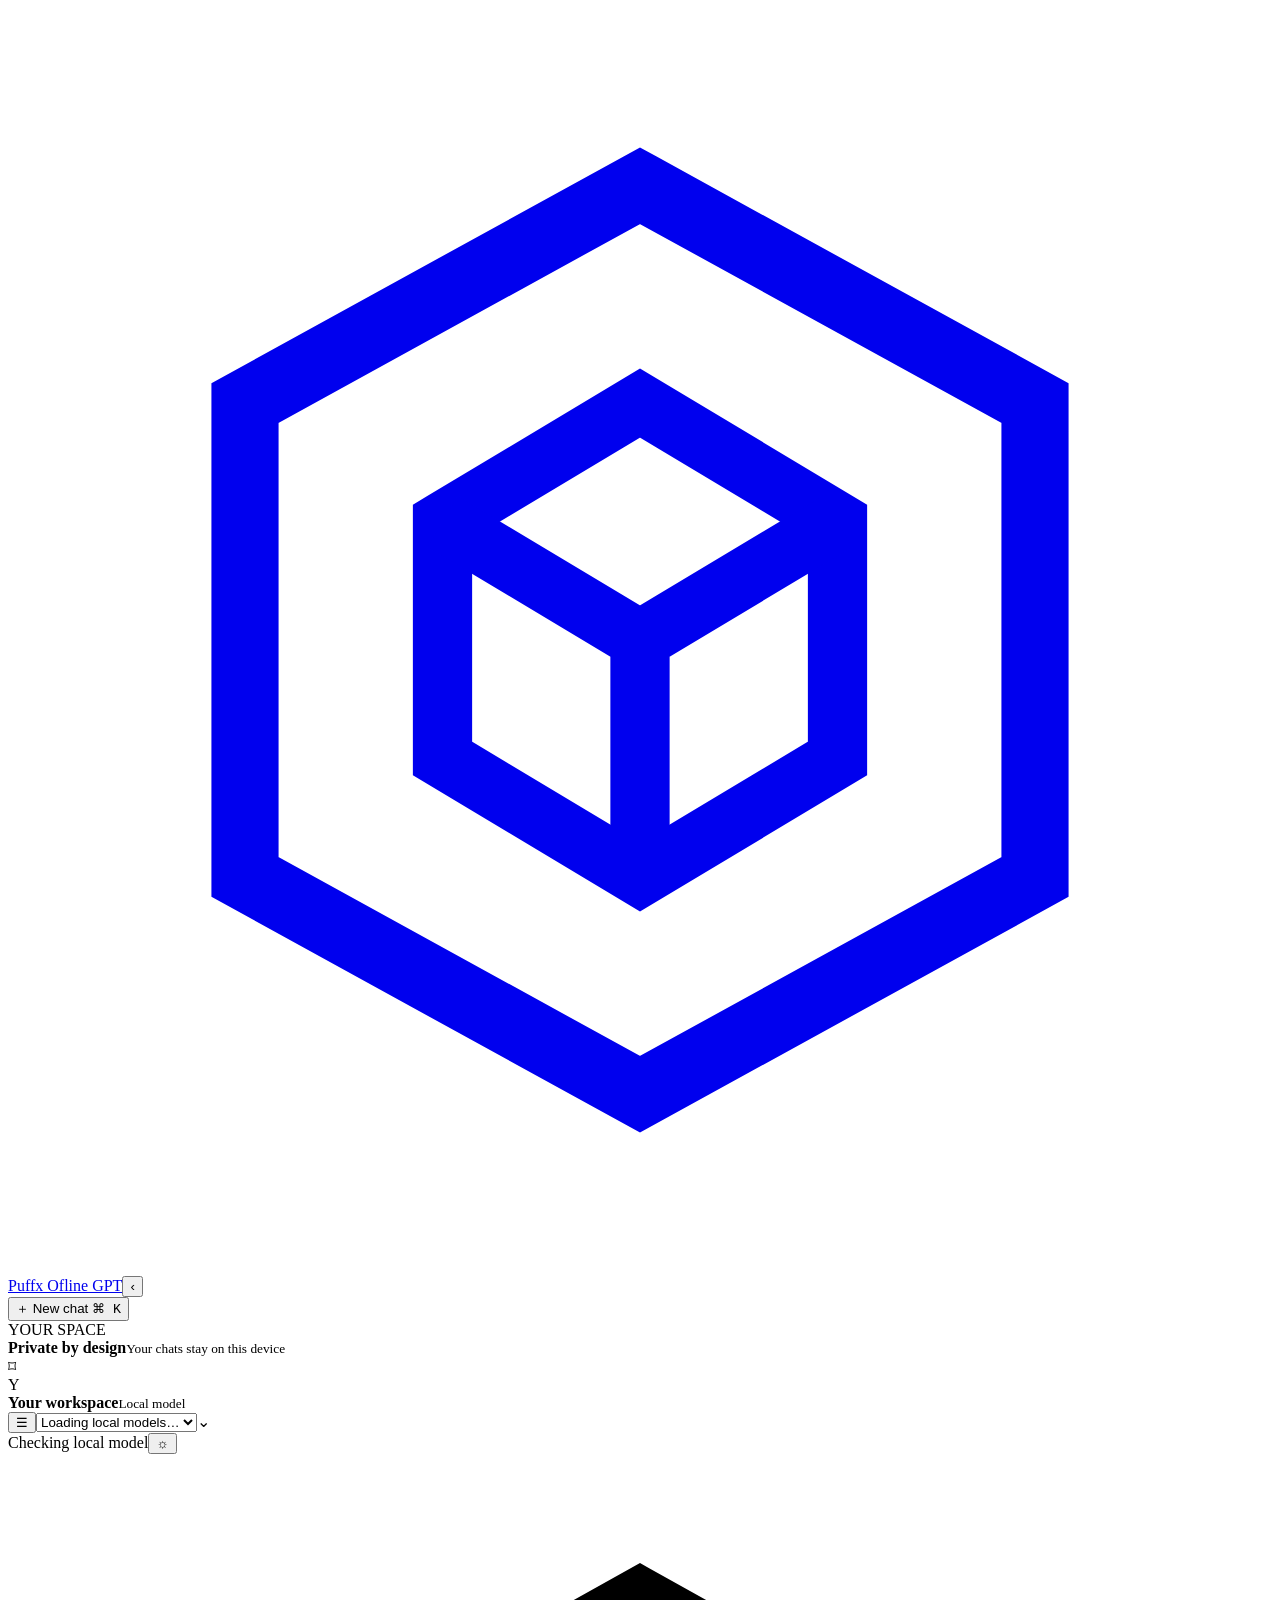
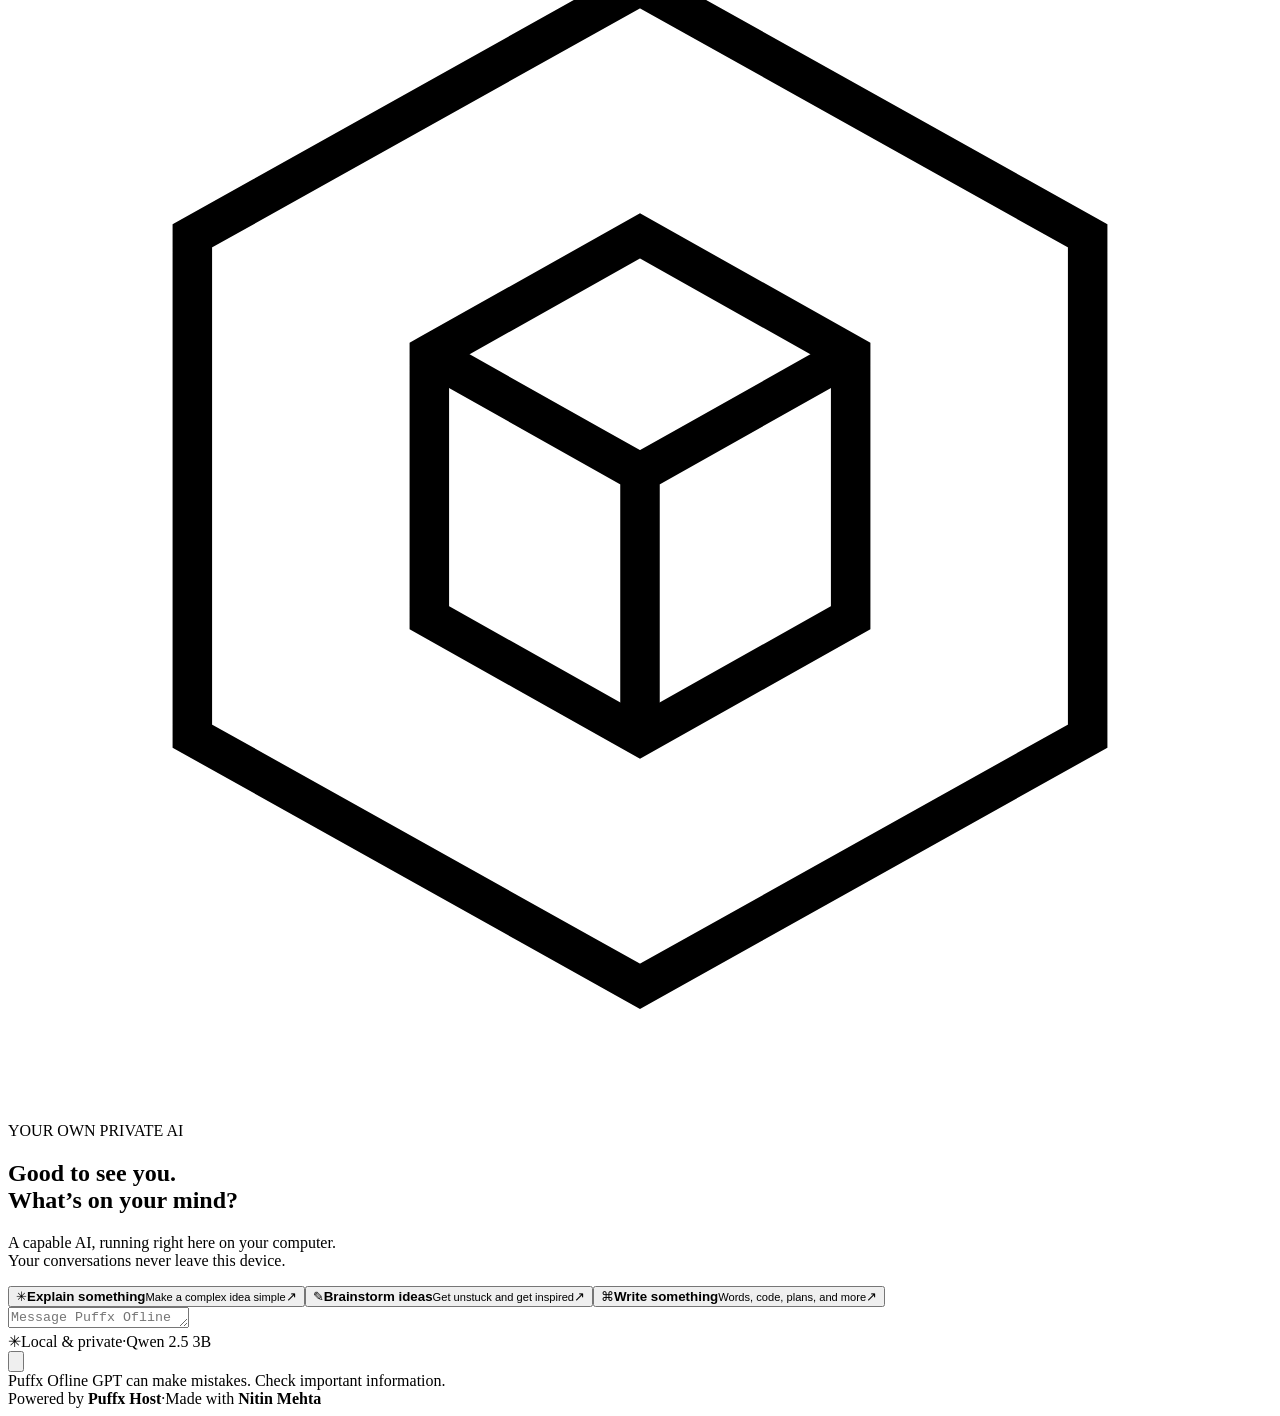
==== commit de51a0d5: "Add local model picker to chat header" ====
--- a/static/index.html
+++ b/static/index.html
@@ -1,7 +1,8 @@
 <!doctype html>
 <html lang="en"><head><meta charset="utf-8"><meta name="viewport" content="width=device-width,initial-scale=1"><meta name="theme-color" content="#212121"><title>Puffx Ofline GPT</title><link rel="preconnect" href="https://fonts.googleapis.com"><link rel="preconnect" href="https://fonts.gstatic.com" crossorigin><link href="https://fonts.googleapis.com/css2?family=DM+Sans:wght@400;500;600;700&family=Manrope:wght@400;500;600;700;800&display=swap" rel="stylesheet"><link rel="stylesheet" href="/style.css"></head>
-<body><div class="app-shell"><aside class="sidebar" id="sidebar"><div class="side-top"><a class="brand" href="#"><span class="brand-mark"><svg viewBox="0 0 32 32" fill="none"><path d="M16 4.5 26 10v12L16 27.5 6 22V10L16 4.5Z" stroke="currentColor" stroke-width="1.7"/><path d="m11 13 5-3 5 3v6l-5 3-5-3v-6Z" stroke="currentColor" stroke-width="1.5"/><path d="m11 13 5 3 5-3M16 16v6" stroke="currentColor" stroke-width="1.5"/></svg></span><span>Puffx Ofline GPT</span></a><button class="icon-btn collapse" id="closeSidebar" aria-label="Close sidebar">‹</button></div><button class="new-chat" id="newChat"><span class="plus">＋</span> New chat <kbd>⌘ K</kbd></button><div class="side-label">YOUR SPACE</div><nav class="history" id="history"></nav><div class="side-bottom"><div class="local-card"><span class="pulse"></span><div><strong>Private by design</strong><small>Your chats stay on this device</small></div><span class="lock">⌑</span></div><div class="profile"><div class="avatar">Y</div><div class="profile-copy"><strong>Your workspace</strong><small id="modelLabel">Local model</small></div></div></div></aside><main class="main"><header class="topbar"><button class="icon-btn menu" id="openSidebar" aria-label="Open sidebar">☰</button><div class="model-select"><span class="model-dot"></span><span id="topModel">Puffx Ofline GPT</span></div><div class="top-actions"><span class="offline-pill" id="connection"><i></i> Checking local model</span><button class="icon-btn" id="themeToggle" title="Toggle theme" aria-label="Toggle light and dark theme" aria-pressed="false">☼</button></div></header><section class="conversation" id="conversation"><div class="welcome" id="welcome"><div class="welcome-orb"><svg viewBox="0 0 48 48" fill="none"><path d="M24 5 41 14.5v19L24 43 7 33.5v-19L24 5Z" stroke="currentColor" stroke-width="1.5"/><path d="m16 19 8-4.5 8 4.5v10l-8 4.5-8-4.5V19Z" stroke="currentColor" stroke-width="1.5"/><path d="m16 19 8 4.5 8-4.5M24 23.5v10" stroke="currentColor" stroke-width="1.5"/></svg></div><div class="eyebrow"><span></span> YOUR OWN PRIVATE AI</div><h1>Good to see you.<br><span>What’s on your mind?</span></h1><p class="welcome-sub">A capable AI, running right here on your computer.<br>Your conversations never leave this device.</p><div class="suggestions"><button class="suggestion" data-prompt="Explain a complex idea in simple terms"><span class="s-icon lilac">✳</span><span><strong>Explain something</strong><small>Make a complex idea simple</small></span><span class="arrow">↗</span></button><button class="suggestion" data-prompt="Help me brainstorm a creative project"><span class="s-icon peach">✎</span><span><strong>Brainstorm ideas</strong><small>Get unstuck and get inspired</small></span><span class="arrow">↗</span></button><button class="suggestion" data-prompt="Write a short, thoughtful story about an unexpected discovery"><span class="s-icon mint">⌘</span><span><strong>Write something</strong><small>Words, code, plans, and more</small></span><span class="arrow">↗</span></button></div></div><div class="messages" id="messages"></div></section><footer class="composer-wrap"><div class="composer"><textarea id="prompt" rows="1" placeholder="Message Puffx Ofline GPT…"></textarea><div class="composer-tools"><div class="composer-hint"><span class="spark">✳</span><span>Local &amp; private</span><span class="hint-sep">·</span><span id="composerModel">Qwen 2.5 3B</span></div><button id="send" class="send-btn" aria-label="Send message"><svg viewBox="0 0 24 24" fill="none"><path d="M12 19V5m0 0-6 6m6-6 6 6" stroke="currentColor" stroke-width="2" stroke-linecap="round" stroke-linejoin="round"/></svg></button></div></div><div class="disclaimer">Puffx Ofline GPT can make mistakes. Check important information.</div><div class="credits">Powered by <strong>Puffx Host</strong><span>·</span>Made with <strong>Nitin Mehta</strong></div></footer></main></div><script src="/app.js"></script></body></html>
+<body><div class="app-shell"><aside class="sidebar" id="sidebar"><div class="side-top"><a class="brand" href="#"><span class="brand-mark"><svg viewBox="0 0 32 32" fill="none"><path d="M16 4.5 26 10v12L16 27.5 6 22V10L16 4.5Z" stroke="currentColor" stroke-width="1.7"/><path d="m11 13 5-3 5 3v6l-5 3-5-3v-6Z" stroke="currentColor" stroke-width="1.5"/><path d="m11 13 5 3 5-3M16 16v6" stroke="currentColor" stroke-width="1.5"/></svg></span><span>Puffx Ofline GPT</span></a><button class="icon-btn collapse" id="closeSidebar" aria-label="Close sidebar">‹</button></div><button class="new-chat" id="newChat"><span class="plus">＋</span> New chat <kbd>⌘ K</kbd></button><div class="side-label">YOUR SPACE</div><nav class="history" id="history"></nav><div class="side-bottom"><div class="local-card"><span class="pulse"></span><div><strong>Private by design</strong><small>Your chats stay on this device</small></div><span class="lock">⌑</span></div><div class="profile"><div class="avatar">Y</div><div class="profile-copy"><strong>Your workspace</strong><small id="modelLabel">Local model</small></div></div></div></aside><main class="main"><header class="topbar"><button class="icon-btn menu" id="openSidebar" aria-label="Open sidebar">☰</button><label class="model-select"><span class="model-dot"></span><select id="modelSelect" aria-label="Select local Ollama model" title="Choose a downloaded local model"><option>Loading local models…</option></select><span class="chevron" aria-hidden="true">⌄</span></label><div class="top-actions"><span class="offline-pill" id="connection"><i></i> Checking local model</span><button class="icon-btn" id="themeToggle" title="Toggle theme" aria-label="Toggle light and dark theme" aria-pressed="false">☼</button></div></header><section class="conversation" id="conversation"><div class="welcome" id="welcome"><div class="welcome-orb"><svg viewBox="0 0 48 48" fill="none"><path d="M24 5 41 14.5v19L24 43 7 33.5v-19L24 5Z" stroke="currentColor" stroke-width="1.5"/><path d="m16 19 8-4.5 8 4.5v10l-8 4.5-8-4.5V19Z" stroke="currentColor" stroke-width="1.5"/><path d="m16 19 8 4.5 8-4.5M24 23.5v10" stroke="currentColor" stroke-width="1.5"/></svg></div><div class="eyebrow"><span></span> YOUR OWN PRIVATE AI</div><h1>Good to see you.<br><span>What’s on your mind?</span></h1><p class="welcome-sub">A capable AI, running right here on your computer.<br>Your conversations never leave this device.</p><div class="suggestions"><button class="suggestion" data-prompt="Explain a complex idea in simple terms"><span class="s-icon lilac">✳</span><span><strong>Explain something</strong><small>Make a complex idea simple</small></span><span class="arrow">↗</span></button><button class="suggestion" data-prompt="Help me brainstorm a creative project"><span class="s-icon peach">✎</span><span><strong>Brainstorm ideas</strong><small>Get unstuck and get inspired</small></span><span class="arrow">↗</span></button><button class="suggestion" data-prompt="Write a short, thoughtful story about an unexpected discovery"><span class="s-icon mint">⌘</span><span><strong>Write something</strong><small>Words, code, plans, and more</small></span><span class="arrow">↗</span></button></div></div><div class="messages" id="messages"></div></section><footer class="composer-wrap"><div class="composer"><textarea id="prompt" aria-label="Message Puffx Ofline GPT" rows="1" placeholder="Message Puffx Ofline GPT…"></textarea><div class="composer-tools"><div class="composer-hint"><span class="spark">✳</span><span>Local &amp; private</span><span class="hint-sep">·</span><span id="composerModel">Qwen 2.5 3B</span></div><button id="send" class="send-btn" aria-label="Send message"><svg viewBox="0 0 24 24" fill="none"><path d="M12 19V5m0 0-6 6m6-6 6 6" stroke="currentColor" stroke-width="2" stroke-linecap="round" stroke-linejoin="round"/></svg></button></div></div><div class="disclaimer">Puffx Ofline GPT can make mistakes. Check important information.</div><div class="credits">Powered by <strong>Puffx Host</strong><span>·</span>Made with <strong>Nitin Mehta</strong></div></footer></main></div><script src="/app.js"></script></body></html>
 
 
 
 
+
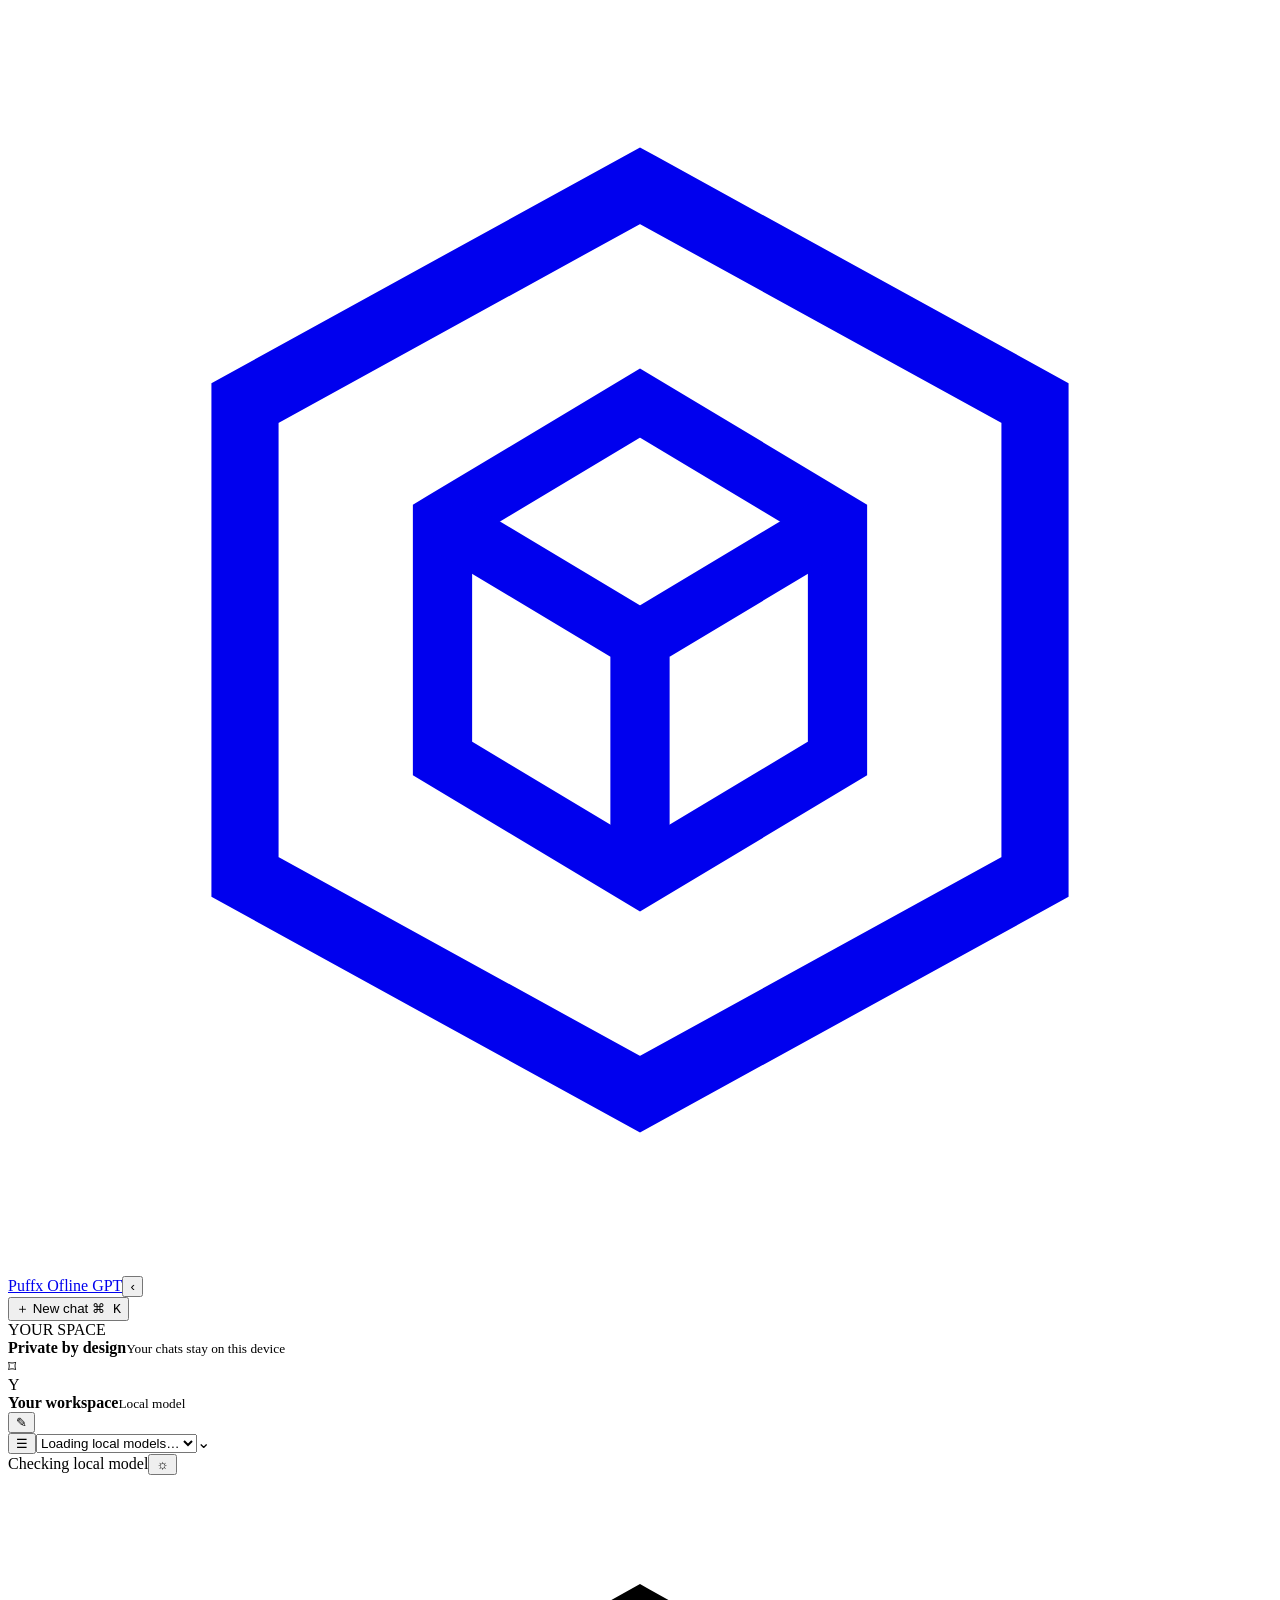
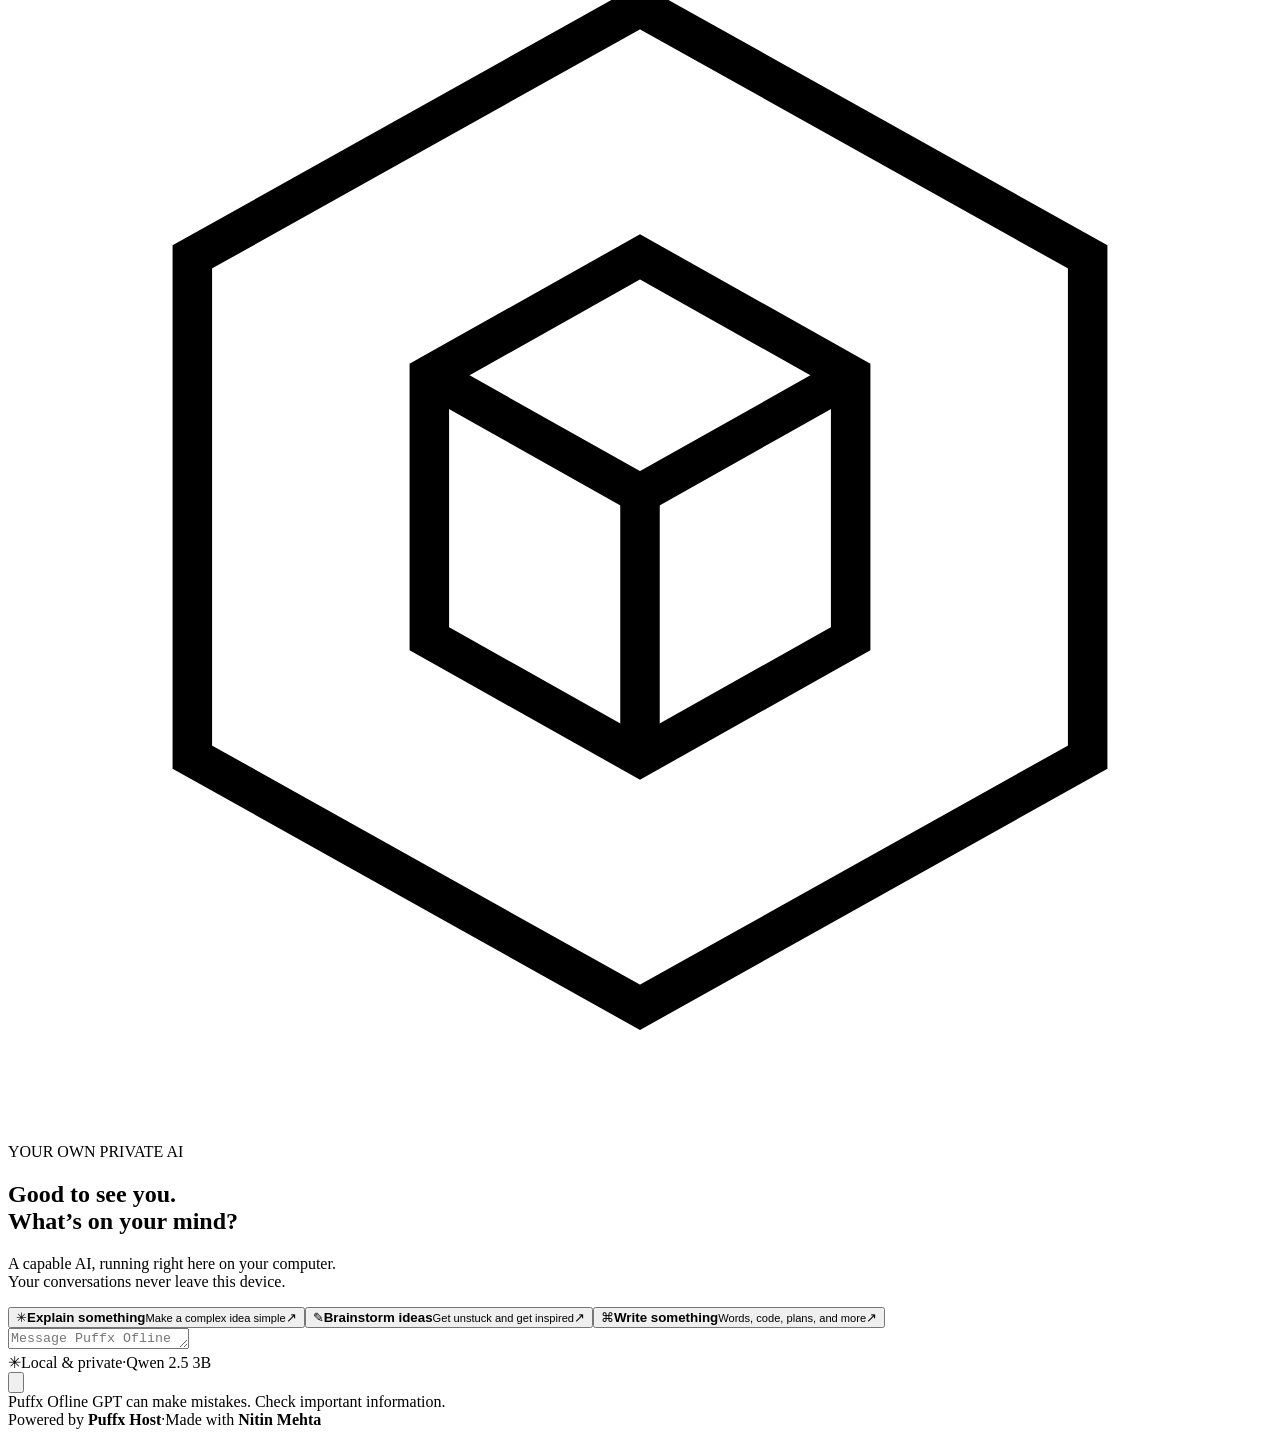
==== commit e8c34b88: "feat: add manual workspace name control" ====
--- a/static/index.html
+++ b/static/index.html
@@ -1,6 +1,6 @@
 <!doctype html>
 <html lang="en"><head><meta charset="utf-8"><meta name="viewport" content="width=device-width,initial-scale=1"><meta name="theme-color" content="#212121"><title>Puffx Ofline GPT</title><link rel="preconnect" href="https://fonts.googleapis.com"><link rel="preconnect" href="https://fonts.gstatic.com" crossorigin><link href="https://fonts.googleapis.com/css2?family=DM+Sans:wght@400;500;600;700&family=Manrope:wght@400;500;600;700;800&display=swap" rel="stylesheet"><link rel="stylesheet" href="/style.css"></head>
-<body><div class="app-shell"><aside class="sidebar" id="sidebar"><div class="side-top"><a class="brand" href="#"><span class="brand-mark"><svg viewBox="0 0 32 32" fill="none"><path d="M16 4.5 26 10v12L16 27.5 6 22V10L16 4.5Z" stroke="currentColor" stroke-width="1.7"/><path d="m11 13 5-3 5 3v6l-5 3-5-3v-6Z" stroke="currentColor" stroke-width="1.5"/><path d="m11 13 5 3 5-3M16 16v6" stroke="currentColor" stroke-width="1.5"/></svg></span><span>Puffx Ofline GPT</span></a><button class="icon-btn collapse" id="closeSidebar" aria-label="Close sidebar">‹</button></div><button class="new-chat" id="newChat"><span class="plus">＋</span> New chat <kbd>⌘ K</kbd></button><div class="side-label">YOUR SPACE</div><nav class="history" id="history"></nav><div class="side-bottom"><div class="local-card"><span class="pulse"></span><div><strong>Private by design</strong><small>Your chats stay on this device</small></div><span class="lock">⌑</span></div><div class="profile"><div class="avatar">Y</div><div class="profile-copy"><strong>Your workspace</strong><small id="modelLabel">Local model</small></div></div></div></aside><main class="main"><header class="topbar"><button class="icon-btn menu" id="openSidebar" aria-label="Open sidebar">☰</button><label class="model-select"><span class="model-dot"></span><select id="modelSelect" aria-label="Select local Ollama model" title="Choose a downloaded local model"><option>Loading local models…</option></select><span class="chevron" aria-hidden="true">⌄</span></label><div class="top-actions"><span class="offline-pill" id="connection"><i></i> Checking local model</span><button class="icon-btn" id="themeToggle" title="Toggle theme" aria-label="Toggle light and dark theme" aria-pressed="false">☼</button></div></header><section class="conversation" id="conversation"><div class="welcome" id="welcome"><div class="welcome-orb"><svg viewBox="0 0 48 48" fill="none"><path d="M24 5 41 14.5v19L24 43 7 33.5v-19L24 5Z" stroke="currentColor" stroke-width="1.5"/><path d="m16 19 8-4.5 8 4.5v10l-8 4.5-8-4.5V19Z" stroke="currentColor" stroke-width="1.5"/><path d="m16 19 8 4.5 8-4.5M24 23.5v10" stroke="currentColor" stroke-width="1.5"/></svg></div><div class="eyebrow"><span></span> YOUR OWN PRIVATE AI</div><h1>Good to see you.<br><span>What’s on your mind?</span></h1><p class="welcome-sub">A capable AI, running right here on your computer.<br>Your conversations never leave this device.</p><div class="suggestions"><button class="suggestion" data-prompt="Explain a complex idea in simple terms"><span class="s-icon lilac">✳</span><span><strong>Explain something</strong><small>Make a complex idea simple</small></span><span class="arrow">↗</span></button><button class="suggestion" data-prompt="Help me brainstorm a creative project"><span class="s-icon peach">✎</span><span><strong>Brainstorm ideas</strong><small>Get unstuck and get inspired</small></span><span class="arrow">↗</span></button><button class="suggestion" data-prompt="Write a short, thoughtful story about an unexpected discovery"><span class="s-icon mint">⌘</span><span><strong>Write something</strong><small>Words, code, plans, and more</small></span><span class="arrow">↗</span></button></div></div><div class="messages" id="messages"></div></section><footer class="composer-wrap"><div class="composer"><textarea id="prompt" aria-label="Message Puffx Ofline GPT" rows="1" placeholder="Message Puffx Ofline GPT…"></textarea><div class="composer-tools"><div class="composer-hint"><span class="spark">✳</span><span>Local &amp; private</span><span class="hint-sep">·</span><span id="composerModel">Qwen 2.5 3B</span></div><button id="send" class="send-btn" aria-label="Send message"><svg viewBox="0 0 24 24" fill="none"><path d="M12 19V5m0 0-6 6m6-6 6 6" stroke="currentColor" stroke-width="2" stroke-linecap="round" stroke-linejoin="round"/></svg></button></div></div><div class="disclaimer">Puffx Ofline GPT can make mistakes. Check important information.</div><div class="credits">Powered by <strong>Puffx Host</strong><span>·</span>Made with <strong>Nitin Mehta</strong></div></footer></main></div><script src="/app.js"></script></body></html>
+<body><div class="app-shell"><aside class="sidebar" id="sidebar"><div class="side-top"><a class="brand" href="#"><span class="brand-mark"><svg viewBox="0 0 32 32" fill="none"><path d="M16 4.5 26 10v12L16 27.5 6 22V10L16 4.5Z" stroke="currentColor" stroke-width="1.7"/><path d="m11 13 5-3 5 3v6l-5 3-5-3v-6Z" stroke="currentColor" stroke-width="1.5"/><path d="m11 13 5 3 5-3M16 16v6" stroke="currentColor" stroke-width="1.5"/></svg></span><span>Puffx Ofline GPT</span></a><button class="icon-btn collapse" id="closeSidebar" aria-label="Close sidebar">‹</button></div><button class="new-chat" id="newChat"><span class="plus">＋</span> New chat <kbd>⌘ K</kbd></button><div class="side-label">YOUR SPACE</div><nav class="history" id="history"></nav><div class="side-bottom"><div class="local-card"><span class="pulse"></span><div><strong>Private by design</strong><small>Your chats stay on this device</small></div><span class="lock">⌑</span></div><div class="profile"><div class="avatar" id="workspaceAvatar" aria-hidden="true">Y</div><div class="profile-copy"><strong id="workspaceName">Your workspace</strong><small id="modelLabel">Local model</small></div><button class="icon-btn workspace-edit" id="editWorkspaceName" type="button" aria-label="Set your name manually" title="Set your name manually">✎</button></div></div></aside><main class="main"><header class="topbar"><button class="icon-btn menu" id="openSidebar" aria-label="Open sidebar">☰</button><label class="model-select"><span class="model-dot"></span><select id="modelSelect" aria-label="Select local Ollama model" title="Choose a downloaded local model"><option>Loading local models…</option></select><span class="chevron" aria-hidden="true">⌄</span></label><div class="top-actions"><span class="offline-pill" id="connection"><i></i> Checking local model</span><button class="icon-btn" id="themeToggle" title="Toggle theme" aria-label="Toggle light and dark theme" aria-pressed="false">☼</button></div></header><section class="conversation" id="conversation"><div class="welcome" id="welcome"><div class="welcome-orb"><svg viewBox="0 0 48 48" fill="none"><path d="M24 5 41 14.5v19L24 43 7 33.5v-19L24 5Z" stroke="currentColor" stroke-width="1.5"/><path d="m16 19 8-4.5 8 4.5v10l-8 4.5-8-4.5V19Z" stroke="currentColor" stroke-width="1.5"/><path d="m16 19 8 4.5 8-4.5M24 23.5v10" stroke="currentColor" stroke-width="1.5"/></svg></div><div class="eyebrow"><span></span> YOUR OWN PRIVATE AI</div><h1>Good to see you.<br><span>What’s on your mind?</span></h1><p class="welcome-sub">A capable AI, running right here on your computer.<br>Your conversations never leave this device.</p><div class="suggestions"><button class="suggestion" data-prompt="Explain a complex idea in simple terms"><span class="s-icon lilac">✳</span><span><strong>Explain something</strong><small>Make a complex idea simple</small></span><span class="arrow">↗</span></button><button class="suggestion" data-prompt="Help me brainstorm a creative project"><span class="s-icon peach">✎</span><span><strong>Brainstorm ideas</strong><small>Get unstuck and get inspired</small></span><span class="arrow">↗</span></button><button class="suggestion" data-prompt="Write a short, thoughtful story about an unexpected discovery"><span class="s-icon mint">⌘</span><span><strong>Write something</strong><small>Words, code, plans, and more</small></span><span class="arrow">↗</span></button></div></div><div class="messages" id="messages"></div></section><footer class="composer-wrap"><div class="composer"><textarea id="prompt" aria-label="Message Puffx Ofline GPT" rows="1" placeholder="Message Puffx Ofline GPT…"></textarea><div class="composer-tools"><div class="composer-hint"><span class="spark">✳</span><span>Local &amp; private</span><span class="hint-sep">·</span><span id="composerModel">Qwen 2.5 3B</span></div><button id="send" class="send-btn" aria-label="Send message"><svg viewBox="0 0 24 24" fill="none"><path d="M12 19V5m0 0-6 6m6-6 6 6" stroke="currentColor" stroke-width="2" stroke-linecap="round" stroke-linejoin="round"/></svg></button></div></div><div class="disclaimer">Puffx Ofline GPT can make mistakes. Check important information.</div><div class="credits">Powered by <strong>Puffx Host</strong><span>·</span>Made with <strong>Nitin Mehta</strong></div></footer></main></div><script src="/app.js"></script></body></html>
 
 
 
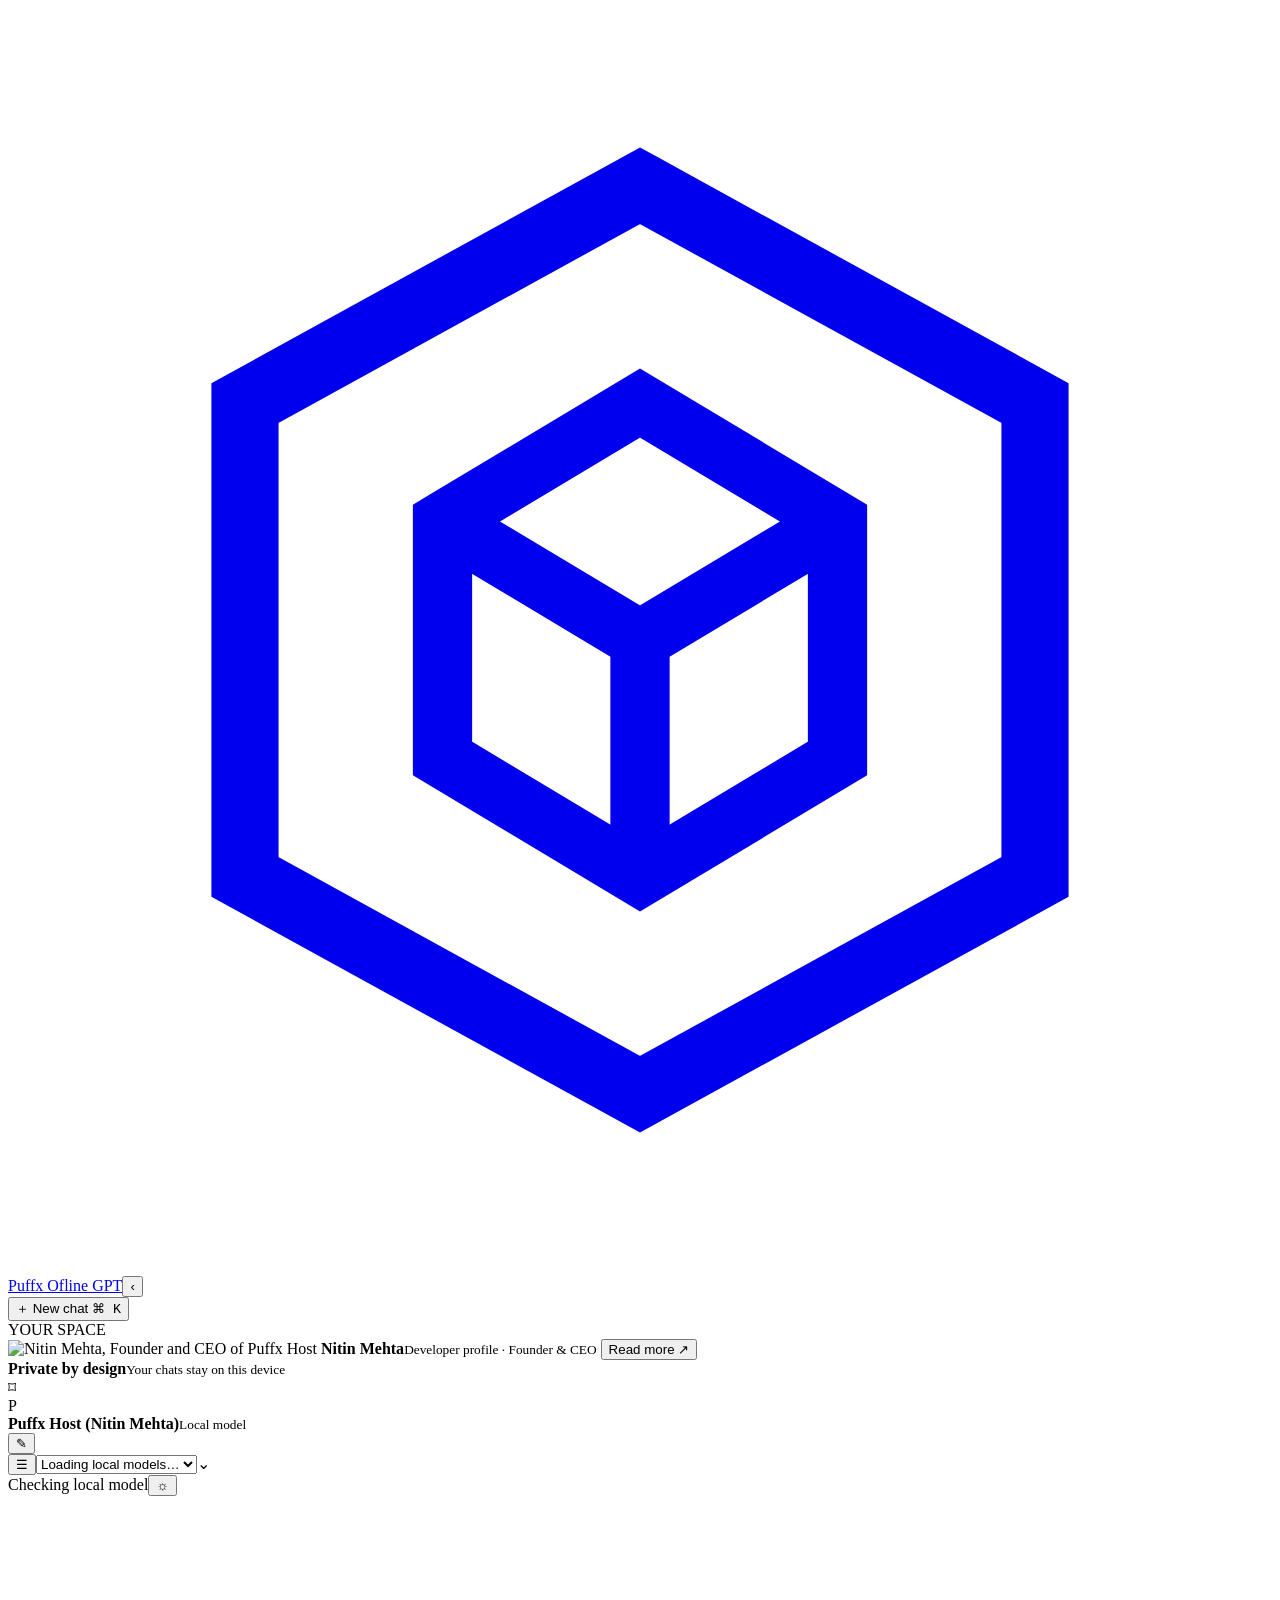
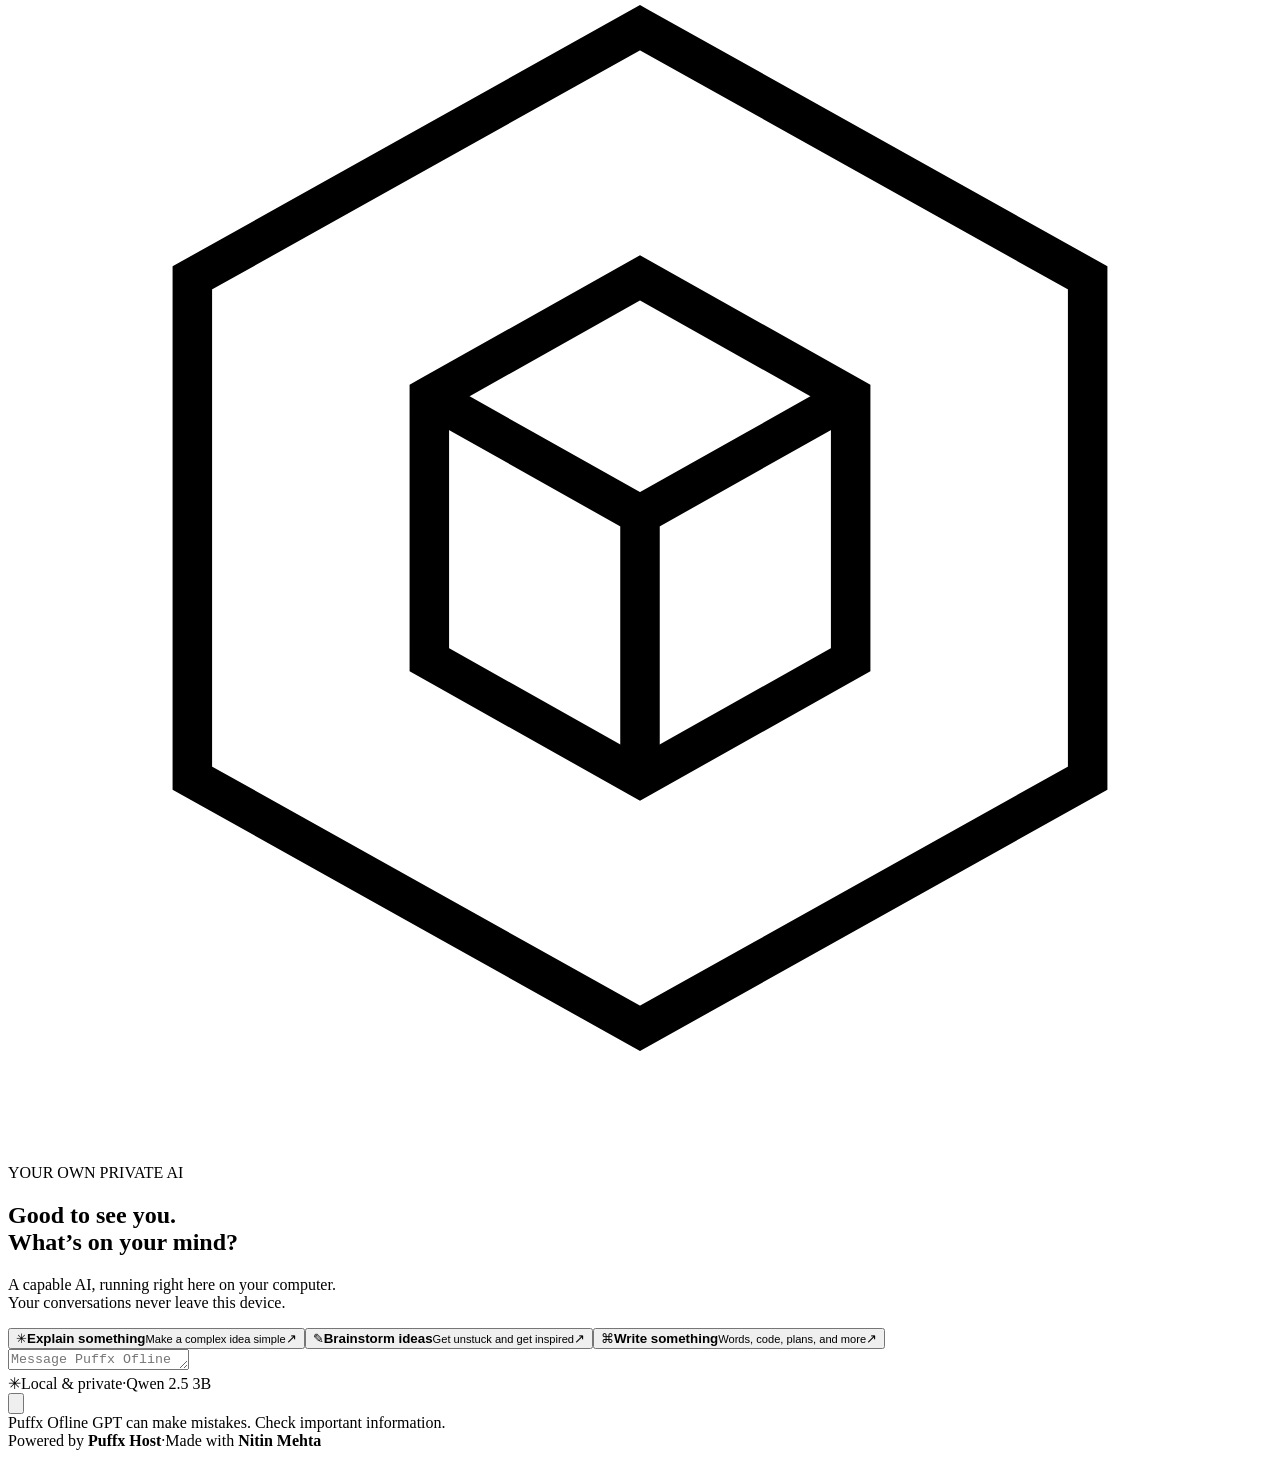
==== commit 069e16ea: "Add V1 developer profile and editable workspace name" ====
--- a/static/index.html
+++ b/static/index.html
@@ -1,6 +1,52 @@
 <!doctype html>
 <html lang="en"><head><meta charset="utf-8"><meta name="viewport" content="width=device-width,initial-scale=1"><meta name="theme-color" content="#212121"><title>Puffx Ofline GPT</title><link rel="preconnect" href="https://fonts.googleapis.com"><link rel="preconnect" href="https://fonts.gstatic.com" crossorigin><link href="https://fonts.googleapis.com/css2?family=DM+Sans:wght@400;500;600;700&family=Manrope:wght@400;500;600;700;800&display=swap" rel="stylesheet"><link rel="stylesheet" href="/style.css"></head>
-<body><div class="app-shell"><aside class="sidebar" id="sidebar"><div class="side-top"><a class="brand" href="#"><span class="brand-mark"><svg viewBox="0 0 32 32" fill="none"><path d="M16 4.5 26 10v12L16 27.5 6 22V10L16 4.5Z" stroke="currentColor" stroke-width="1.7"/><path d="m11 13 5-3 5 3v6l-5 3-5-3v-6Z" stroke="currentColor" stroke-width="1.5"/><path d="m11 13 5 3 5-3M16 16v6" stroke="currentColor" stroke-width="1.5"/></svg></span><span>Puffx Ofline GPT</span></a><button class="icon-btn collapse" id="closeSidebar" aria-label="Close sidebar">‹</button></div><button class="new-chat" id="newChat"><span class="plus">＋</span> New chat <kbd>⌘ K</kbd></button><div class="side-label">YOUR SPACE</div><nav class="history" id="history"></nav><div class="side-bottom"><div class="local-card"><span class="pulse"></span><div><strong>Private by design</strong><small>Your chats stay on this device</small></div><span class="lock">⌑</span></div><div class="profile"><div class="avatar" id="workspaceAvatar" aria-hidden="true">Y</div><div class="profile-copy"><strong id="workspaceName">Your workspace</strong><small id="modelLabel">Local model</small></div><button class="icon-btn workspace-edit" id="editWorkspaceName" type="button" aria-label="Set your name manually" title="Set your name manually">✎</button></div></div></aside><main class="main"><header class="topbar"><button class="icon-btn menu" id="openSidebar" aria-label="Open sidebar">☰</button><label class="model-select"><span class="model-dot"></span><select id="modelSelect" aria-label="Select local Ollama model" title="Choose a downloaded local model"><option>Loading local models…</option></select><span class="chevron" aria-hidden="true">⌄</span></label><div class="top-actions"><span class="offline-pill" id="connection"><i></i> Checking local model</span><button class="icon-btn" id="themeToggle" title="Toggle theme" aria-label="Toggle light and dark theme" aria-pressed="false">☼</button></div></header><section class="conversation" id="conversation"><div class="welcome" id="welcome"><div class="welcome-orb"><svg viewBox="0 0 48 48" fill="none"><path d="M24 5 41 14.5v19L24 43 7 33.5v-19L24 5Z" stroke="currentColor" stroke-width="1.5"/><path d="m16 19 8-4.5 8 4.5v10l-8 4.5-8-4.5V19Z" stroke="currentColor" stroke-width="1.5"/><path d="m16 19 8 4.5 8-4.5M24 23.5v10" stroke="currentColor" stroke-width="1.5"/></svg></div><div class="eyebrow"><span></span> YOUR OWN PRIVATE AI</div><h1>Good to see you.<br><span>What’s on your mind?</span></h1><p class="welcome-sub">A capable AI, running right here on your computer.<br>Your conversations never leave this device.</p><div class="suggestions"><button class="suggestion" data-prompt="Explain a complex idea in simple terms"><span class="s-icon lilac">✳</span><span><strong>Explain something</strong><small>Make a complex idea simple</small></span><span class="arrow">↗</span></button><button class="suggestion" data-prompt="Help me brainstorm a creative project"><span class="s-icon peach">✎</span><span><strong>Brainstorm ideas</strong><small>Get unstuck and get inspired</small></span><span class="arrow">↗</span></button><button class="suggestion" data-prompt="Write a short, thoughtful story about an unexpected discovery"><span class="s-icon mint">⌘</span><span><strong>Write something</strong><small>Words, code, plans, and more</small></span><span class="arrow">↗</span></button></div></div><div class="messages" id="messages"></div></section><footer class="composer-wrap"><div class="composer"><textarea id="prompt" aria-label="Message Puffx Ofline GPT" rows="1" placeholder="Message Puffx Ofline GPT…"></textarea><div class="composer-tools"><div class="composer-hint"><span class="spark">✳</span><span>Local &amp; private</span><span class="hint-sep">·</span><span id="composerModel">Qwen 2.5 3B</span></div><button id="send" class="send-btn" aria-label="Send message"><svg viewBox="0 0 24 24" fill="none"><path d="M12 19V5m0 0-6 6m6-6 6 6" stroke="currentColor" stroke-width="2" stroke-linecap="round" stroke-linejoin="round"/></svg></button></div></div><div class="disclaimer">Puffx Ofline GPT can make mistakes. Check important information.</div><div class="credits">Powered by <strong>Puffx Host</strong><span>·</span>Made with <strong>Nitin Mehta</strong></div></footer></main></div><script src="/app.js"></script></body></html>
+<body><div class="app-shell"><aside class="sidebar" id="sidebar"><div class="side-top"><a class="brand" href="#"><span class="brand-mark"><svg viewBox="0 0 32 32" fill="none"><path d="M16 4.5 26 10v12L16 27.5 6 22V10L16 4.5Z" stroke="currentColor" stroke-width="1.7"/><path d="m11 13 5-3 5 3v6l-5 3-5-3v-6Z" stroke="currentColor" stroke-width="1.5"/><path d="m11 13 5 3 5-3M16 16v6" stroke="currentColor" stroke-width="1.5"/></svg></span><span>Puffx Ofline GPT</span></a><button class="icon-btn collapse" id="closeSidebar" aria-label="Close sidebar">‹</button></div><button class="new-chat" id="newChat"><span class="plus">＋</span> New chat <kbd>⌘ K</kbd></button><div class="side-label">YOUR SPACE</div><nav class="history" id="history"></nav><div class="side-bottom"><section class="founder-card" aria-label="Developer profile">
+  <div class="founder-summary">
+    <img src="https://puffxhost.com/assets/nitin.jpg" alt="Nitin Mehta, Founder and CEO of Puffx Host" loading="lazy">
+    <span class="founder-summary-copy"><strong>Nitin Mehta</strong><small>Developer profile · Founder &amp; CEO</small></span>
+    <button class="founder-open" id="openFounder" type="button">Read more <span aria-hidden="true">↗</span></button>
+  </div>
+</section><div class="local-card"><span class="pulse"></span><div><strong>Private by design</strong><small>Your chats stay on this device</small></div><span class="lock">⌑</span></div><div class="profile"><div class="avatar" id="workspaceAvatar" aria-hidden="true">P</div><div class="profile-copy"><strong id="workspaceName">Puffx Host (Nitin Mehta)</strong><small id="modelLabel">Local model</small></div><button class="name-edit" id="editWorkspace" type="button" aria-label="Set workspace name manually" title="Set workspace name manually">✎</button></div></div></aside><dialog class="founder-dialog" id="founderDialog" aria-labelledby="founderDialogTitle">
+  <header class="founder-dialog-header">
+    <div class="founder-dialog-person"><img src="https://puffxhost.com/assets/nitin.jpg" alt="" loading="lazy"><div><span class="founder-kicker">FOUNDER STORY · PUFFX HOST</span><h2 id="founderDialogTitle">Nitin Mehta</h2><p>Founder &amp; CEO · Indian entrepreneur · Software developer</p></div></div>
+    <button class="founder-dialog-close" id="closeFounder" type="button" aria-label="Close founder story">×</button>
+  </header>
+  <div class="founder-dialog-content">
+    <section class="founder-intro-copy"><span class="founder-kicker">THE IDEA</span><p>Nitin Mehta builds automation-driven hosting tools. His path into hosting grew from curiosity about digital platforms into hands-on work with full-stack development, APIs, server management, and billing systems.</p></section>
+    <div class="founder-facts">
+      <div><strong>2019</strong><small>Entered online business</small></div>
+      <div><strong>Hosting · APIs</strong><small>Focus areas</small></div>
+      <div><strong>Morena, India</strong><small>Building for website owners</small></div>
+      <div><strong>Automation-first</strong><small>Approach to service delivery</small></div>
+    </div>
+    <h3 class="founder-section-title">From curiosity to company</h3>
+    <ol class="founder-timeline">
+      <li><span>Early interest</span><p>Explored digital platforms and online audiences, learning how internet businesses grow.</p></li>
+      <li><span>2019 · First systems</span><p>Worked in social media marketing and learned operations, domains, hosting setup, and payment integrations.</p></li>
+      <li><span>Automation takes shape</span><p>Built an SMM panel and API-powered tools, laying the groundwork for Puffx Live Host.</p></li>
+      <li><span>Puffx Host · Today</span><p>Expanded into hosting infrastructure, control panels, billing systems, and automation for customers across India.</p></li>
+    </ol>
+    <section class="founder-mission"><span>THE MISSION</span><p>Make reliable, fast hosting affordable and accessible, with honest pricing and support that actually answers.</p></section>
+<section class="founder-highlights" aria-label="Selected work highlights">
+      <h3 class="founder-section-title">What he has built</h3>
+      <div class="founder-highlight-grid">
+        <article><span aria-hidden="true">01</span><strong>Built the foundation</strong><p>Developed Puffx Host’s hosting infrastructure and billing systems from the ground up.</p></article>
+        <article><span aria-hidden="true">02</span><strong>Automated the workflow</strong><p>Created API-driven tools to make service delivery and account operations more efficient.</p></article>
+        <article><span aria-hidden="true">03</span><strong>Kept it customer-focused</strong><p>Works toward reliable, affordable hosting with straightforward support for website owners.</p></article>
+      </div>
+    </section>
+    <div class="founder-expertise"><span>Full-stack development</span><span>Hosting infrastructure</span><span>API integrations</span><span>Automation</span><span>Server &amp; control panels</span><span>Billing systems</span></div>
+<nav class="founder-socials" aria-label="Nitin Mehta online profiles">
+      <a href="https://linkedin.com/in/nitin-mehta-b68906339/" target="_blank" rel="noopener noreferrer">LinkedIn <span aria-hidden="true">↗</span></a>
+      <a href="https://github.com/puffxhost" target="_blank" rel="noopener noreferrer">GitHub <span aria-hidden="true">↗</span></a>
+      <a href="https://x.com/puffxhost1x" target="_blank" rel="noopener noreferrer">X <span aria-hidden="true">↗</span></a>
+      <a href="https://www.instagram.com/nitinmehta.codes" target="_blank" rel="noopener noreferrer">Instagram <span aria-hidden="true">↗</span></a>
+      <a href="https://dev.to/nitinmehta" target="_blank" rel="noopener noreferrer">DEV <span aria-hidden="true">↗</span></a>
+      <a href="https://t.me/puffxhost1x" target="_blank" rel="noopener noreferrer">Telegram <span aria-hidden="true">↗</span></a>
+    </nav>
+    <div class="founder-dialog-footer"><strong>— Nitin Mehta, Founder &amp; CEO</strong><div class="founder-links"><a href="https://nitinmehta.puffxhost.com/" target="_blank" rel="noopener noreferrer">Profile ↗</a><a href="https://wikipedia.puffxhost.com/index.php/Nitin_Mehta" target="_blank" rel="noopener noreferrer">Wikipedia ↗</a><a href="https://puffxhost.com/founder" target="_blank" rel="noopener noreferrer">Puffx Host ↗</a><a href="https://app.morenastartup.com/#founder" target="_blank" rel="noopener noreferrer">Morena Startup ↗</a></div><button class="founder-close-bottom" id="closeFounderBottom" type="button">Close story</button></div>
+  </div>
+</dialog><dialog class="name-dialog" id="nameDialog" aria-labelledby="nameDialogTitle"><form id="nameForm"><button class="name-close" id="closeNameDialog" type="button" aria-label="Close name editor">×</button><div class="name-dialog-icon" aria-hidden="true">✎</div><h2 id="nameDialogTitle">Name your workspace</h2><p>This name is saved in this browser only.</p><label for="workspaceNameInput">Workspace name</label><input id="workspaceNameInput" name="workspace" maxlength="32" autocomplete="off" required><div class="name-dialog-actions"><button class="name-cancel" id="cancelName" type="button">Cancel</button><button class="name-save" type="submit">Save name</button></div></form></dialog><main class="main"><header class="topbar"><button class="icon-btn menu" id="openSidebar" aria-label="Open sidebar">☰</button><label class="model-select"><span class="model-dot"></span><select id="modelSelect" aria-label="Select local Ollama model" title="Choose a downloaded local model"><option>Loading local models…</option></select><span class="chevron" aria-hidden="true">⌄</span></label><div class="top-actions"><span class="offline-pill" id="connection"><i></i> Checking local model</span><button class="icon-btn" id="themeToggle" title="Toggle theme" aria-label="Toggle light and dark theme" aria-pressed="false">☼</button></div></header><section class="conversation" id="conversation"><div class="welcome" id="welcome"><div class="welcome-orb"><svg viewBox="0 0 48 48" fill="none"><path d="M24 5 41 14.5v19L24 43 7 33.5v-19L24 5Z" stroke="currentColor" stroke-width="1.5"/><path d="m16 19 8-4.5 8 4.5v10l-8 4.5-8-4.5V19Z" stroke="currentColor" stroke-width="1.5"/><path d="m16 19 8 4.5 8-4.5M24 23.5v10" stroke="currentColor" stroke-width="1.5"/></svg></div><div class="eyebrow"><span></span> YOUR OWN PRIVATE AI</div><h1>Good to see you.<br><span>What’s on your mind?</span></h1><p class="welcome-sub">A capable AI, running right here on your computer.<br>Your conversations never leave this device.</p><div class="suggestions"><button class="suggestion" data-prompt="Explain a complex idea in simple terms"><span class="s-icon lilac">✳</span><span><strong>Explain something</strong><small>Make a complex idea simple</small></span><span class="arrow">↗</span></button><button class="suggestion" data-prompt="Help me brainstorm a creative project"><span class="s-icon peach">✎</span><span><strong>Brainstorm ideas</strong><small>Get unstuck and get inspired</small></span><span class="arrow">↗</span></button><button class="suggestion" data-prompt="Write a short, thoughtful story about an unexpected discovery"><span class="s-icon mint">⌘</span><span><strong>Write something</strong><small>Words, code, plans, and more</small></span><span class="arrow">↗</span></button></div></div><div class="messages" id="messages"></div></section><footer class="composer-wrap"><div class="composer"><textarea id="prompt" aria-label="Message Puffx Ofline GPT" rows="1" placeholder="Message Puffx Ofline GPT…"></textarea><div class="composer-tools"><div class="composer-hint"><span class="spark">✳</span><span>Local &amp; private</span><span class="hint-sep">·</span><span id="composerModel">Qwen 2.5 3B</span></div><button id="send" class="send-btn" aria-label="Send message"><svg viewBox="0 0 24 24" fill="none"><path d="M12 19V5m0 0-6 6m6-6 6 6" stroke="currentColor" stroke-width="2" stroke-linecap="round" stroke-linejoin="round"/></svg></button></div></div><div class="disclaimer">Puffx Ofline GPT can make mistakes. Check important information.</div><div class="credits">Powered by <strong>Puffx Host</strong><span>·</span>Made with <strong>Nitin Mehta</strong></div></footer></main></div><script src="/app.js"></script></body></html>
 
 
 
